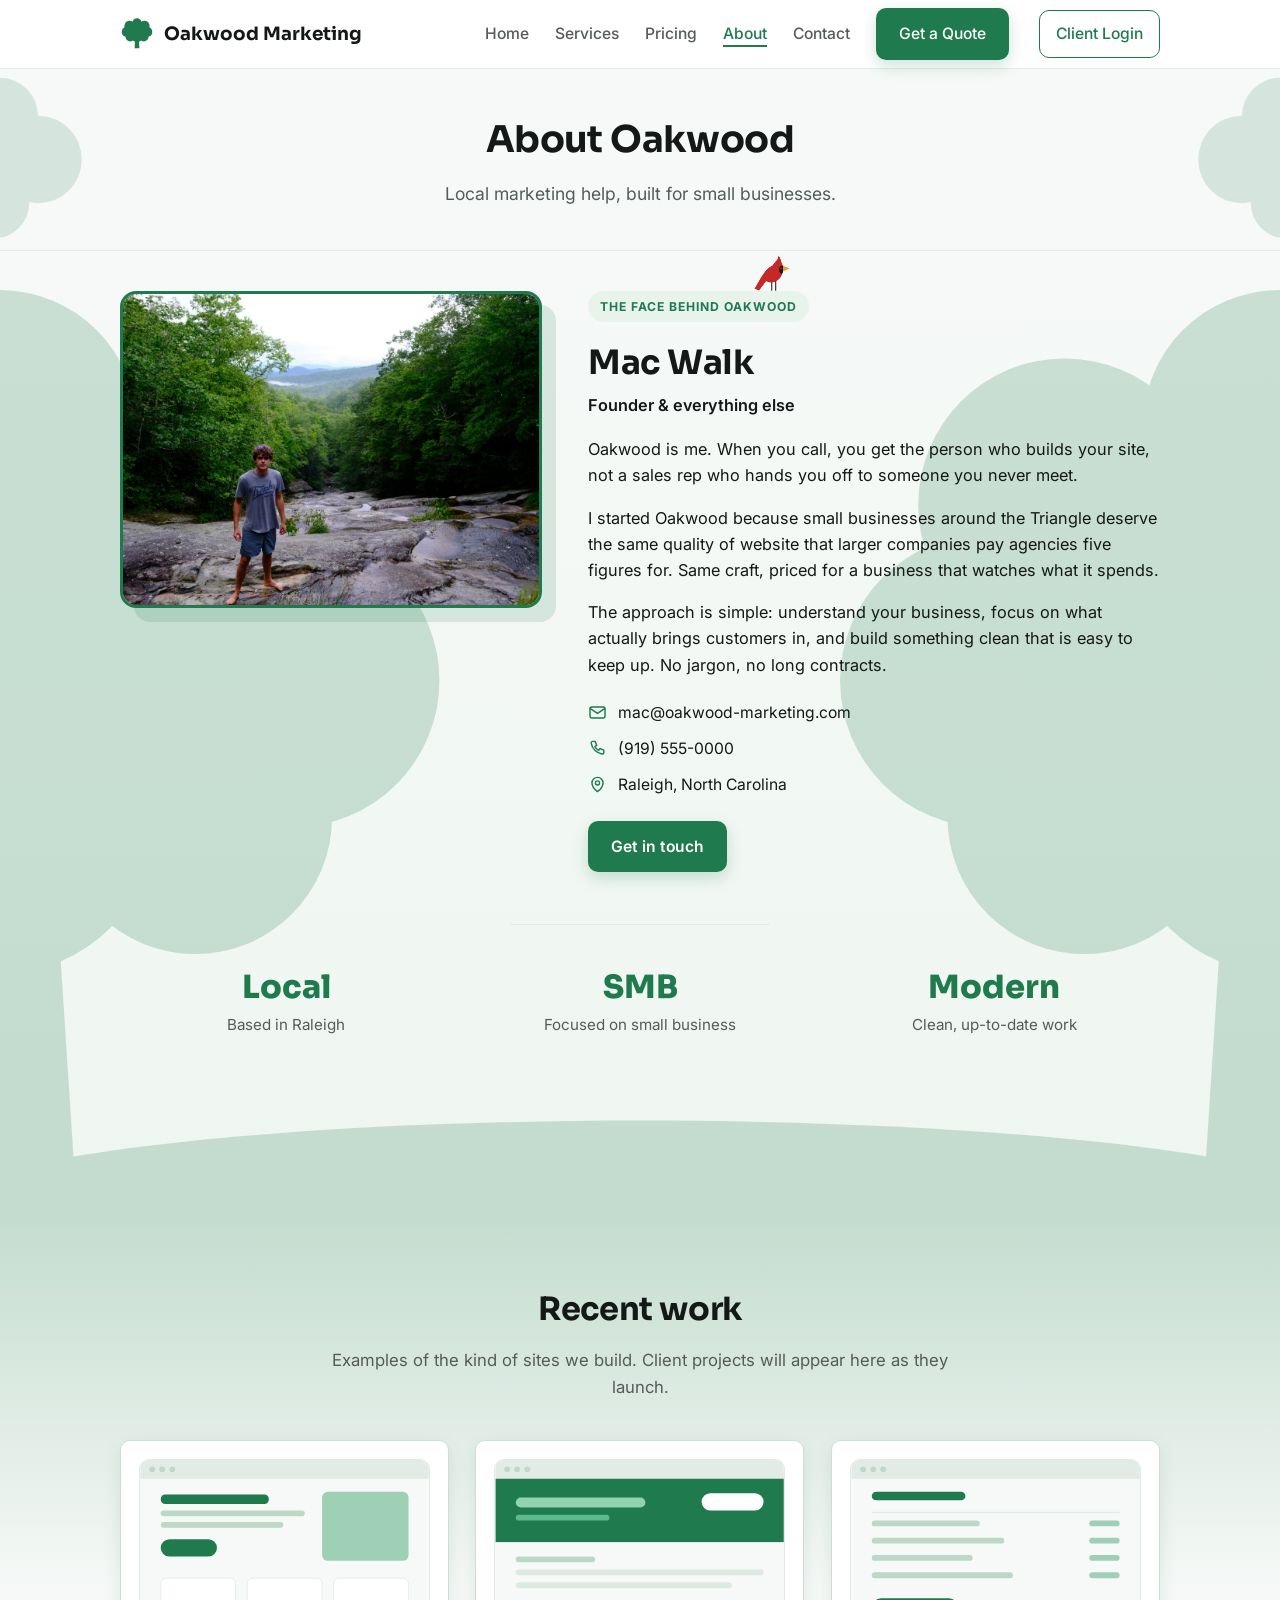
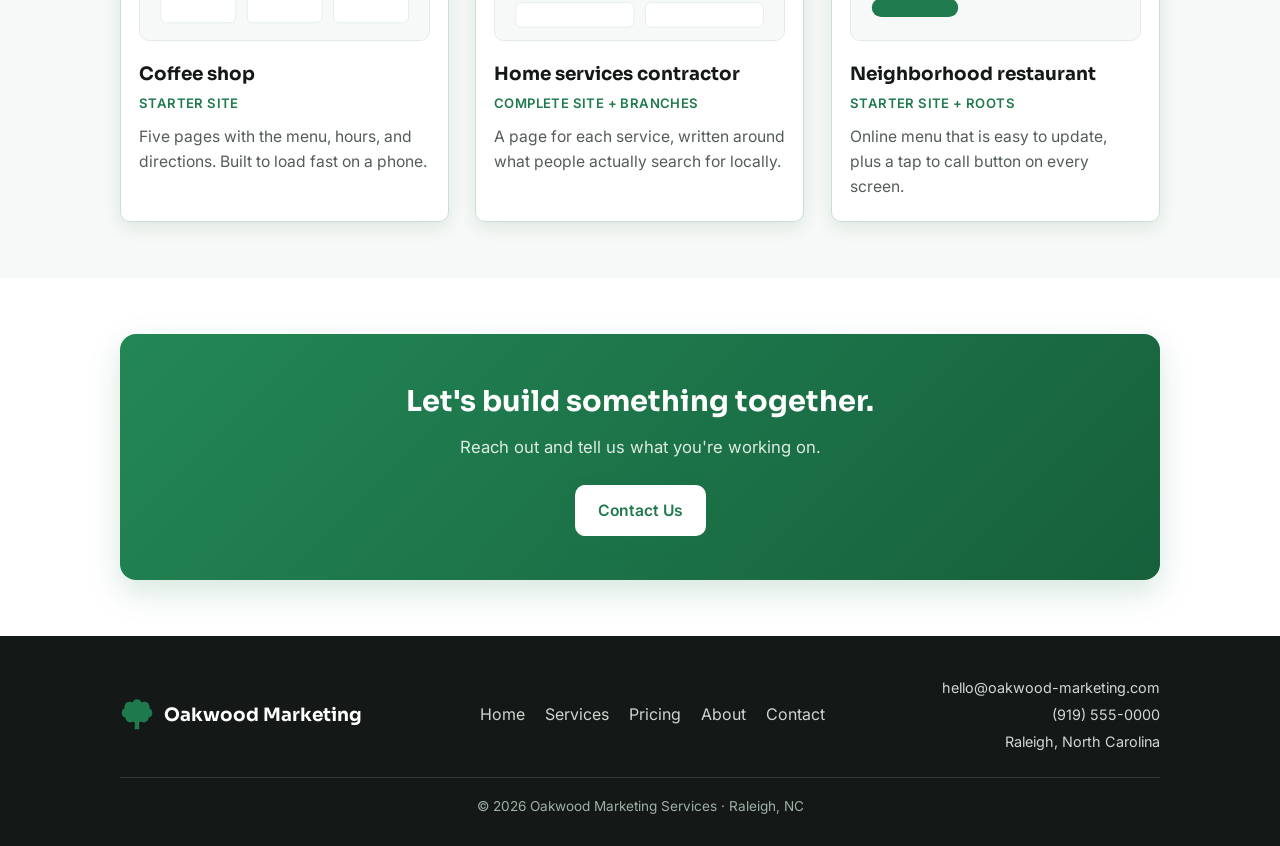
==== about.html @ 3a0f6552 "Make Client Login a white box on the nav's corner Moves it past Get a Quote so it sits out on the co" ====
<!DOCTYPE html>
<html lang="en">
<head>
  <meta charset="UTF-8">
  <meta name="viewport" content="width=device-width, initial-scale=1.0">
  <title>About | Oakwood Marketing Services</title>
  <meta name="description" content="Oakwood Marketing Services is a small business marketing partner based in Raleigh, serving the Triangle area.">
  <link rel="icon" href="assets/favicon.svg" type="image/svg+xml">
  <link rel="preconnect" href="https://fonts.googleapis.com">
  <link rel="preconnect" href="https://fonts.gstatic.com" crossorigin>
  <link href="https://fonts.googleapis.com/css2?family=Inter:wght@400;500;600&family=Sora:wght@600;700&display=swap" rel="stylesheet">
  <link rel="stylesheet" href="css/styles.css?v=86">
</head>
<body>

  <!-- Header -->
  <header class="site-header">
    <div class="container nav">
      <a href="index.html" class="brand">
        <img src="assets/logo.svg" alt="Oakwood Marketing logo" class="logo-mark">
        Oakwood Marketing
      </a>
      <button class="nav-toggle" aria-label="Toggle menu" onclick="document.getElementById('navLinks').classList.toggle('open')">☰</button>
      <ul class="nav-links" id="navLinks">
        <li><a href="index.html">Home</a></li>
        <li><a href="services.html">Services</a></li>
        <li><a href="services.html#pricing">Pricing</a></li>
        <li><a href="about.html" class="active">About</a></li>
        <li><a href="contact.html">Contact</a></li>
        <li><a href="contact.html" class="btn btn-primary">Get a Quote</a></li>
        <li><a href="login.html" class="btn btn-outline nav-login">Client Login</a></li>
      </ul>
    </div>
  </header>

  <!-- Page header -->
  <section class="page-header">
      <svg class="leaf-cluster left" viewBox="0 0 100 124" aria-hidden="true">
        <g fill="#1f7a4d">
          <circle cx="34" cy="32" r="26"/>
          <circle cx="60" cy="62" r="30"/>
          <circle cx="30" cy="92" r="24"/>
        </g>
      </svg>
      <svg class="leaf-cluster right" viewBox="0 0 100 124" aria-hidden="true">
        <g fill="#1f7a4d">
          <circle cx="34" cy="32" r="26"/>
          <circle cx="60" cy="62" r="30"/>
          <circle cx="30" cy="92" r="24"/>
        </g>
      </svg>
    <div class="container">
      <h1>About Oakwood</h1>
      <p>Local marketing help, built for small businesses.</p>
    </div>
  </section>

  <!-- Scene: the founder section shares the home page's landscape -->
  <div class="scene about-scene">
    <div class="section-accents" aria-hidden="true">
      <svg class="tree-accent left" viewBox="0 0 100 100" preserveAspectRatio="xMidYMax meet">
        <g fill="#1f7a4d">
          <polygon points="45,54 55,54 58,100 42,100"/>
          <g class="canopy">
            <circle cx="50" cy="38" r="26"/>
            <circle cx="50" cy="18" r="14"/>
            <circle cx="28" cy="26" r="15"/>
            <circle cx="72" cy="26" r="15"/>
            <circle cx="20" cy="44" r="15"/>
            <circle cx="80" cy="44" r="15"/>
            <circle cx="30" cy="58" r="14"/>
            <circle cx="70" cy="58" r="14"/>
            <circle cx="50" cy="58" r="16"/>
          </g>
        </g>
      </svg>
      <svg class="tree-accent right" viewBox="0 0 100 100" preserveAspectRatio="xMidYMax meet">
        <g fill="#1f7a4d">
          <polygon points="45,54 55,54 58,100 42,100"/>
          <g class="canopy">
            <circle cx="50" cy="38" r="26"/>
            <circle cx="50" cy="18" r="14"/>
            <circle cx="28" cy="26" r="15"/>
            <circle cx="72" cy="26" r="15"/>
            <circle cx="20" cy="44" r="15"/>
            <circle cx="80" cy="44" r="15"/>
            <circle cx="30" cy="58" r="14"/>
            <circle cx="70" cy="58" r="14"/>
            <circle cx="50" cy="58" r="16"/>
          </g>
        </g>
      </svg>
      <img src="assets/hill.svg" alt="" class="hill-accent">
    </div>

  <!-- About: the person and the business, together above the fold -->
  <section class="founder-section">
    <div class="container founder-grid">

      <div class="founder-photo reveal">
        <!-- Drop the photo in as assets/mac.jpg and it appears here -->
        <img src="assets/mac.jpg" alt="Mac Walk, founder of Oakwood Marketing Services"
             onerror="this.style.display='none'">
        <span class="photo-fallback">
          <svg viewBox="0 0 24 24" fill="none" stroke="currentColor" stroke-width="1.5" aria-hidden="true">
            <rect x="3" y="5" width="18" height="14" rx="2.5"/>
            <circle cx="9" cy="10" r="1.8"/>
            <path d="m4 17 5-4.5 4 3.5 3-2.5 4 3.5"/>
          </svg>
          Add your photo as <code>assets/mac.jpg</code>
        </span>
      </div>

      <div class="founder-copy reveal">
        <span class="founder-label">The face behind Oakwood
          <span class="cardinal-flight-long" aria-hidden="true">
            <svg class="cardinal" viewBox="0 0 100 94" aria-hidden="true">
            <g class="bird">
            <!-- legs -->
            <g stroke="#1c1c1c" stroke-width="2.6" stroke-linecap="round">
              <line x1="47" y1="70" x2="47" y2="93"/>
              <line x1="57" y1="68" x2="57" y2="93"/>
            </g>
            <!-- single silhouette: crest, back, tail, belly, throat -->
            <path fill="#c62828" d="
              M76,33
              C74,30 73,28 72,26
              C70,18 68,11 64,7
              C63,13 60,18 56,22
              C53,25 51,28 49,31
              C41,35 33,41 27,51
              C24,55 22,58 20,61
              L4,89
              L15,94
              L33,70
              C42,76 54,75 63,67
              C69,62 73,55 75,46
              Z"/>
            <!-- face mask -->
            <path fill="#1c1c1c" d="
              M76,32
              C70,31 66,34 65,40
              C64,46 67,51 72,52
              C74,50 75,48 76,45
              Z"/>
            <!-- beak -->
            <polygon fill="#f0a02a" points="75,32 92,39 75,46"/>
            <!-- eye -->
            <circle cx="70" cy="38" r="1.9" fill="#c62828"/>
            </g>
            </svg>
          </span>
        </span>
        <h2>Mac Walk</h2>
        <p class="founder-role">Founder &amp; everything else</p>

        <p>Oakwood is me. When you call, you get the person who builds your site, not a sales rep who hands you off to someone you never meet.</p>

        <p>I started Oakwood because small businesses around the Triangle deserve the same quality of website that larger companies pay agencies five figures for. Same craft, priced for a business that watches what it spends.</p>

        <p>The approach is simple: understand your business, focus on what actually brings customers in, and build something clean that is easy to keep up. No jargon, no long contracts.</p>

        <ul class="founder-contact">
          <li>
            <svg viewBox="0 0 24 24" fill="none" stroke="currentColor" stroke-width="1.8" stroke-linecap="round" stroke-linejoin="round" aria-hidden="true"><rect x="2.5" y="5" width="19" height="14" rx="2.5"/><path d="m3 7 9 6 9-6"/></svg>
            <a href="mailto:mac@oakwood-marketing.com">mac@oakwood-marketing.com</a>
          </li>
          <li>
            <svg viewBox="0 0 24 24" fill="none" stroke="currentColor" stroke-width="1.8" stroke-linecap="round" stroke-linejoin="round" aria-hidden="true"><path d="M6 3h3l2 5-2.5 1.5a12 12 0 0 0 5 5L15 12l5 2v3a2 2 0 0 1-2.2 2A16.5 16.5 0 0 1 4 5.2 2 2 0 0 1 6 3Z"/></svg>
            <a href="tel:+19195550000">(919) 555-0000</a>
          </li>
          <li>
            <svg viewBox="0 0 24 24" fill="none" stroke="currentColor" stroke-width="1.8" stroke-linecap="round" stroke-linejoin="round" aria-hidden="true"><path d="M12 21s7-5.4 7-11a7 7 0 1 0-14 0c0 5.6 7 11 7 11Z"/><circle cx="12" cy="10" r="2.6"/></svg>
            Raleigh, North Carolina
          </li>
        </ul>

        <a href="contact.html" class="btn btn-primary">Get in touch</a>
      </div>
    </div>

    <div class="container">
      <div class="stats founder-stats reveal-group">
        <div class="stat reveal">
          <div class="num">Local</div>
          <div class="label">Based in Raleigh</div>
        </div>
        <div class="stat reveal">
          <div class="num">SMB</div>
          <div class="label">Focused on small business</div>
        </div>
        <div class="stat reveal">
          <div class="num">Modern</div>
          <div class="label">Clean, up-to-date work</div>
        </div>
      </div>
    </div>
  </section>


  </div><!-- /.scene -->

  <!-- Portfolio -->
  <section class="work-section work-field">
    <div class="container">
      <div class="section-head reveal">
        <h2>Recent work</h2>
        <p>Examples of the kind of sites we build. Client projects will appear here as they launch.</p>
      </div>

      <div class="work-grid reveal-group">

        <article class="work-card reveal">
          <div class="work-shot">
            <svg viewBox="0 0 400 250" aria-hidden="true">
              <rect width="400" height="250" fill="#f6f9f7"/>
              <rect width="400" height="26" fill="#e2ebe5"/>
              <circle cx="16" cy="13" r="4" fill="#c3d6cb"/><circle cx="30" cy="13" r="4" fill="#c3d6cb"/><circle cx="44" cy="13" r="4" fill="#c3d6cb"/>
              <rect x="28" y="48" width="150" height="13" rx="6" fill="#1f7a4d"/>
              <rect x="28" y="70" width="200" height="8" rx="4" fill="#bcd9c8"/>
              <rect x="28" y="86" width="170" height="8" rx="4" fill="#bcd9c8"/>
              <rect x="28" y="110" width="78" height="24" rx="12" fill="#1f7a4d"/>
              <rect x="252" y="44" width="120" height="96" rx="8" fill="#9ed0b6"/>
              <rect x="28" y="164" width="104" height="62" rx="8" fill="#ffffff" stroke="#dceae2"/>
              <rect x="148" y="164" width="104" height="62" rx="8" fill="#ffffff" stroke="#dceae2"/>
              <rect x="268" y="164" width="104" height="62" rx="8" fill="#ffffff" stroke="#dceae2"/>
            </svg>
          </div>
          <h3>Coffee shop</h3>
          <p class="work-meta">Starter Site</p>
          <p>Five pages with the menu, hours, and directions. Built to load fast on a phone.</p>
        </article>

        <article class="work-card reveal">
          <div class="work-shot">
            <svg viewBox="0 0 400 250" aria-hidden="true">
              <rect width="400" height="250" fill="#f6f9f7"/>
              <rect width="400" height="26" fill="#e2ebe5"/>
              <circle cx="16" cy="13" r="4" fill="#c3d6cb"/><circle cx="30" cy="13" r="4" fill="#c3d6cb"/><circle cx="44" cy="13" r="4" fill="#c3d6cb"/>
              <rect x="0" y="26" width="400" height="88" fill="#1f7a4d"/>
              <rect x="28" y="52" width="180" height="14" rx="7" fill="#8fd3b0"/>
              <rect x="28" y="76" width="130" height="8" rx="4" fill="#5cb98d"/>
              <rect x="286" y="46" width="86" height="24" rx="12" fill="#ffffff"/>
              <rect x="28" y="134" width="110" height="8" rx="4" fill="#bcd9c8"/>
              <rect x="28" y="152" width="344" height="8" rx="4" fill="#dceae2"/>
              <rect x="28" y="170" width="300" height="8" rx="4" fill="#dceae2"/>
              <rect x="28" y="198" width="164" height="34" rx="8" fill="#ffffff" stroke="#dceae2"/>
              <rect x="208" y="198" width="164" height="34" rx="8" fill="#ffffff" stroke="#dceae2"/>
            </svg>
          </div>
          <h3>Home services contractor</h3>
          <p class="work-meta">Complete Site + Branches</p>
          <p>A page for each service, written around what people actually search for locally.</p>
        </article>

        <article class="work-card reveal">
          <div class="work-shot">
            <svg viewBox="0 0 400 250" aria-hidden="true">
              <rect width="400" height="250" fill="#f6f9f7"/>
              <rect width="400" height="26" fill="#e2ebe5"/>
              <circle cx="16" cy="13" r="4" fill="#c3d6cb"/><circle cx="30" cy="13" r="4" fill="#c3d6cb"/><circle cx="44" cy="13" r="4" fill="#c3d6cb"/>
              <rect x="28" y="44" width="130" height="12" rx="6" fill="#1f7a4d"/>
              <rect x="28" y="72" width="344" height="1.5" fill="#dceae2"/>
              <rect x="28" y="84" width="150" height="8" rx="4" fill="#bcd9c8"/><rect x="330" y="84" width="42" height="8" rx="4" fill="#9ed0b6"/>
              <rect x="28" y="108" width="184" height="8" rx="4" fill="#bcd9c8"/><rect x="330" y="108" width="42" height="8" rx="4" fill="#9ed0b6"/>
              <rect x="28" y="132" width="140" height="8" rx="4" fill="#bcd9c8"/><rect x="330" y="132" width="42" height="8" rx="4" fill="#9ed0b6"/>
              <rect x="28" y="156" width="196" height="8" rx="4" fill="#bcd9c8"/><rect x="330" y="156" width="42" height="8" rx="4" fill="#9ed0b6"/>
              <rect x="28" y="192" width="120" height="26" rx="13" fill="#1f7a4d"/>
            </svg>
          </div>
          <h3>Neighborhood restaurant</h3>
          <p class="work-meta">Starter Site + Roots</p>
          <p>Online menu that is easy to update, plus a tap to call button on every screen.</p>
        </article>

      </div>
    </div>
  </section>

  <!-- CTA -->
  <section>
    <div class="container">
      <div class="cta-band reveal">
        <h2>Let's build something together.</h2>
        <p>Reach out and tell us what you're working on.</p>
        <a href="contact.html" class="btn btn-primary">Contact Us</a>
      </div>
    </div>
  </section>

  <!-- Footer -->
  <footer class="site-footer">
    <div class="container">
      <div class="footer-grid">
        <a href="index.html" class="brand">
          <img src="assets/logo.svg" alt="Oakwood Marketing logo" class="logo-mark"> Oakwood Marketing
        </a>
        <ul class="footer-links">
          <li><a href="index.html">Home</a></li>
          <li><a href="services.html">Services</a></li>
          <li><a href="services.html#pricing">Pricing</a></li>
          <li><a href="about.html">About</a></li>
          <li><a href="contact.html">Contact</a></li>
        </ul>
        <ul class="footer-contact">
          <li><a href="mailto:hello@oakwood-marketing.com">hello@oakwood-marketing.com</a></li>
          <li><a href="tel:+19195550000">(919) 555-0000</a></li>
          <li>Raleigh, North Carolina</li>
        </ul>
      </div>
      <div class="footer-bottom">
        © 2026 Oakwood Marketing Services · Raleigh, NC
      </div>
    </div>
  </footer>

  <script src="js/main.js"></script>
</body>
</html>
---- css/styles.css ----
/* Oakwood Marketing Services base styles.
   Simple, modern, white + green. */

:root {
  --green: #1f7a4d;
  --green-dark: #15603b;
  --green-light: #e8f3ec;
  --ink: #141816;
  --muted: #545c58;
  --white: #ffffff;
  --bg-soft: #f6f9f7;
  /* The one grass tone. This is what a tinted tree or hill actually renders as
     on the home page, so anything that has to sit flush against grass is filled
     with this flat value instead of stacking its own opacity. Two separately
     tinted layers that overlap composite to a darker patch; one flat colour
     cannot. */
  --grass: #c5ddd0;
  --border: #e2ebe5;
  --radius: 10px;
  --shadow: 0 6px 24px rgba(31, 122, 77, 0.08);
  --max: 1080px;
  --font-display: "Sora", -apple-system, BlinkMacSystemFont, "Segoe UI", Roboto, Helvetica, Arial, sans-serif;
  --font-body: "Inter", -apple-system, BlinkMacSystemFont, "Segoe UI", Roboto, Helvetica, Arial, sans-serif;
}

* { box-sizing: border-box; }

html { scroll-behavior: smooth; }

/* The header is sticky, so jumping to an anchor would park the target
   underneath it. Stop short by the header height plus a little breathing room. */
[id] { scroll-margin-top: 96px; }

body {
  margin: 0;
  font-family: var(--font-body);
  color: var(--ink);
  background: var(--white);
  line-height: 1.6;
}

h1, h2, h3, .brand, .stat .num {
  font-family: var(--font-display);
}

a { color: var(--green); text-decoration: none; }
a:hover { text-decoration: underline; }

.container {
  width: 100%;
  max-width: var(--max);
  margin: 0 auto;
  padding: 0 20px;
}

/* ---------- Header / Nav ---------- */
.site-header {
  position: sticky;
  top: 0;
  z-index: 50;
  background: rgba(255, 255, 255, 0.92);
  backdrop-filter: blur(8px);
  border-bottom: 1px solid var(--border);
}

.nav {
  display: flex;
  align-items: center;
  justify-content: space-between;
  height: 68px;
}

.brand {
  display: flex;
  align-items: center;
  gap: 10px;
  font-weight: 700;
  font-size: 1.15rem;
  color: var(--ink);
}
.brand:hover { text-decoration: none; }

.brand .logo-mark {
  width: 34px;
  height: 34px;
  display: inline-block;
  vertical-align: middle;
}

.nav-links {
  display: flex;
  align-items: center;
  gap: 26px;
  list-style: none;
  margin: 0;
  padding: 0;
}
.nav-links a {
  color: var(--muted);
  font-weight: 500;
  font-size: 0.98rem;
}
.nav-links a:hover,
.nav-links a.active {
  color: var(--green);
  text-decoration: none;
}

.nav-toggle {
  display: none;
  background: none;
  border: 1px solid var(--border);
  border-radius: 8px;
  padding: 8px 10px;
  cursor: pointer;
  font-size: 1.1rem;
  line-height: 1;
}

/* ---------- Buttons ---------- */
.btn {
  display: inline-block;
  padding: 12px 22px;
  border-radius: var(--radius);
  font-weight: 600;
  font-size: 0.98rem;
  cursor: pointer;
  border: 1px solid transparent;
  transition: transform 0.05s ease, background 0.15s ease, color 0.15s ease;
}
.btn:hover { text-decoration: none; }
.btn:active { transform: translateY(1px); }

.btn-primary {
  background: var(--green);
  color: #fff;
}
.btn-primary:hover { background: var(--green-dark); color: #fff; }

.btn-outline {
  background: #fff;
  color: var(--green);
  border-color: var(--green);
}
.btn-outline:hover { background: var(--green-light); }

/* ---------- Hero ---------- */
.hero {
  padding: 84px 0 64px;
  /* Not clipped, and lifted above the section below it, so the glow behind the
     skyline feathers past the section edge instead of being cut off in a
     straight line along it. The cardinal only ever travels off to the left,
     which cannot pull a scrollbar in this direction, so nothing here needs the
     clip that used to be doing both jobs. */
  position: relative;
  z-index: 2;
  background:
    radial-gradient(1100px 380px at 85% -15%, var(--green-light), transparent 62%),
    linear-gradient(180deg, #ffffff 0%, var(--bg-soft) 100%);
}
.hero-grid {
  display: grid;
  grid-template-columns: 1.1fr 1fr;
  gap: 48px;
  align-items: center;
}
.hero h1 {
  font-size: 2.9rem;
  line-height: 1.12;
  margin: 0 0 16px;
  letter-spacing: -0.8px;
  text-wrap: balance;
}
.hero .lead {
  font-size: 1.15rem;
  color: var(--muted);
  margin: 0 0 28px;
}
.hero-actions { display: flex; gap: 14px; flex-wrap: wrap; }

.hero-img {
  width: 100%;
  border-radius: 14px;
  box-shadow: var(--shadow);
  display: block;
  transition: transform 0.35s ease, box-shadow 0.35s ease;
}
.hero-img:hover {
  transform: translateY(-5px);
  box-shadow: 0 16px 40px rgba(31, 122, 77, 0.16);
}
.img-caption {
  font-size: 0.8rem;
  color: var(--muted);
  margin-top: 8px;
  text-align: center;
}

.eyebrow {
  position: relative;
  display: inline-block;
  font-size: 0.8rem;
  font-weight: 700;
  letter-spacing: 1px;
  text-transform: uppercase;
  color: var(--green);
  background: var(--green-light);
  padding: 6px 12px;
  border-radius: 999px;
  margin-bottom: 18px;
  box-shadow: inset 0 0 0 1px rgba(31, 122, 77, 0.14);
}

/* ---------- Sections ---------- */
section { padding: 56px 0; }
.section-soft { background: var(--bg-soft); }

.section-head { text-align: center; max-width: 640px; margin: 0 auto 40px; }
.section-head h2 { font-size: 2rem; margin: 0 0 12px; letter-spacing: -0.6px; }
.section-head p { color: var(--muted); margin: 0; font-size: 1.05rem; }

/* ---------- Cards ---------- */
.cards {
  display: grid;
  grid-template-columns: repeat(3, 1fr);
  gap: 22px;
}
.card {
  background: #fff;
  border: 1px solid var(--border);
  border-radius: var(--radius);
  padding: 26px 22px;
  position: relative;
  overflow: hidden;
  transition: box-shadow 0.15s ease, transform 0.15s ease;
}
.card:hover {
  box-shadow: var(--shadow);
  transform: translateY(-3px);
  border-color: #cfe0d6;
}
/* Green accent line that draws in across the top on hover */
.card::before {
  content: "";
  position: absolute;
  top: 0;
  left: 0;
  right: 0;
  height: 3px;
  background: linear-gradient(90deg, var(--green), #3aa76d);
  transform: scaleX(0);
  transform-origin: left;
  transition: transform 0.25s ease;
}
.card:hover::before { transform: scaleX(1); }
/* Line icons rather than emoji: emoji render differently on every platform and
   never match the brand colour. These inherit currentColor, so the tile can
   invert cleanly on hover. */
.card .icon {
  width: 46px; height: 46px;
  border-radius: 12px;
  background: var(--green-light);
  color: var(--green);
  display: inline-flex;
  align-items: center;
  justify-content: center;
  margin-bottom: 16px;
  /* Transform only. The colour swap below lands instantly, which is how this
     has always looked: a later rule used to reset this shorthand and drop the
     colour transition. Folded in as the winning value rather than "fixed", so
     hover is unchanged. */
  transition: transform 0.2s ease;
}
.card .icon svg { width: 23px; height: 23px; display: block; }
.card:hover .icon {
  background: var(--green);
  color: #fff;
  transform: scale(1.08);
}
.card h3 { margin: 0 0 8px; font-size: 1.2rem; }
.card p { margin: 0; color: var(--muted); font-size: 0.98rem; }

/* ---------- Dashboard promo ---------- */
/* A full-bleed green band. The CTA further down is a green card floating on a
   soft background, so these two read as different objects rather than one long
   stretch of green. */
.promo-section {
  background: linear-gradient(135deg, #1f7a4d 0%, #17643e 100%);
  color: #fff;
  /* Holds the stamp, which hangs off the left edge and is clipped by it. */
  position: relative;
  overflow: hidden;
  /* Bows the top and bottom out from the centre. Deliberately not border-radius:
     corner ellipses always turn vertical where they meet the side, so the bend
     is flat across the middle and then hooks down hard at both ends. Clipping
     to one ellipse wider than the section instead means only its gentle middle
     stretch is ever on screen, so the curve carries at the same rate the whole
     way across. The width multiplier sets how even it reads (higher is flatter
     and more constant); the height stays at 50% so the band keeps its full
     height at the centre. */
  clip-path: ellipse(115% 50% at 50% 50%);
}
.promo-section > .container { position: relative; z-index: 1; }
/* The mark pressed into the left edge of the band, most of it off the page.
   Kept faint so it reads as a watermark behind the heading rather than
   competing with it, the same way the page-header leaf clusters do. */
.promo-stamp {
  position: absolute;
  left: -104px;
  top: 50%;
  transform: translateY(-50%);
  width: 340px;
  height: auto;
  opacity: 0.11;
  pointer-events: none;
  z-index: 0;
}
.promo-grid {
  display: grid;
  grid-template-columns: 1fr 1.15fr;
  gap: 48px;
  align-items: center;
}
.promo-copy h2 {
  margin: 0 0 14px;
  font-size: 2rem;
  letter-spacing: -0.6px;
  text-wrap: balance;
}
.promo-copy p {
  margin: 0 0 26px;
  color: #d7e9de;
  font-size: 1.05rem;
}
/* Same white-on-green button the CTA band uses, so the two greens agree. */
.promo-copy .btn-primary { background: #fff; color: var(--green); }
.promo-copy .btn-primary:hover { background: var(--green-light); color: var(--green-dark); }

/* Holds its 16:9 shape whether it contains the placeholder or a real embed, so
   dropping the video in never shifts the section's height. */
.promo-video {
  position: relative;
  aspect-ratio: 16 / 9;
  border-radius: 14px;
  overflow: hidden;
  background: rgba(255, 255, 255, 0.08);
  box-shadow: 0 14px 38px rgba(9, 46, 29, 0.28);
}
.promo-video > iframe,
.promo-video > video {
  width: 100%;
  height: 100%;
  border: 0;
  display: block;
}
/* Comes out with the placeholder once a real embed goes in. */
.promo-video-empty {
  position: absolute;
  inset: 0;
  display: flex;
  flex-direction: column;
  align-items: center;
  justify-content: center;
  gap: 12px;
  border: 1px dashed rgba(255, 255, 255, 0.35);
  border-radius: 14px;
  color: #d7e9de;
  font-size: 0.9rem;
}
.promo-video-empty .play {
  width: 54px;
  height: 54px;
  border-radius: 50%;
  background: rgba(255, 255, 255, 0.16);
  display: inline-flex;
  align-items: center;
  justify-content: center;
}
.promo-video-empty .play svg { width: 22px; height: 22px; margin-left: 3px; }

/* ---------- CTA band ---------- */
.cta-band {
  background: linear-gradient(135deg, #238755 0%, #16603c 100%);
  color: #fff;
  border-radius: 16px;
  padding: 44px;
  text-align: center;
  box-shadow: 0 12px 32px rgba(31, 122, 77, 0.18);
}
.cta-band h2 { margin: 0 0 10px; font-size: 1.8rem; }
.cta-band p { margin: 0 0 24px; color: #dcece3; font-size: 1.05rem; }
.cta-band .btn-primary { background: #fff; color: var(--green); }
.cta-band .btn-primary:hover { background: var(--green-light); }

/* ---------- Pricing ---------- */
/* Builds and care plans are priced in different units, so they get their own
   blocks rather than sharing one grid where $500 could be read as monthly. */
.price-group-title {
  font-size: 1.35rem;
  margin: 0 0 4px;
  text-align: center;
}
.price-group-note {
  text-align: center;
  color: var(--muted);
  margin: 0 0 26px;
  font-size: 0.98rem;
}
/* Access is not a tier feature, so it sits above the cards as one promise
   that applies to all of them. */
.price-promise {
  max-width: 660px;
  margin: 0 auto 26px;
  padding: 14px 20px;
  background: var(--green-light);
  border: 1px solid #cfe4d8;
  border-radius: var(--radius);
  text-align: center;
  font-size: 0.95rem;
  color: var(--ink);
}
.price-promise strong { color: var(--green); }

.price-cards {
  display: grid;
  gap: 20px;
  margin-bottom: 48px;
  align-items: start;
}
.price-cards.two   { grid-template-columns: repeat(2, 1fr); max-width: 780px; margin-inline: auto; margin-bottom: 54px; }
/* Both build cards carry a badge that hangs over the top edge, so the row needs
   room for it. */
.price-cards.two .price-card { margin-top: 12px; }
.price-cards.three { grid-template-columns: repeat(3, 1fr); }

.price-card {
  position: relative;
  background: #fff;
  border: 1px solid var(--border);
  border-radius: var(--radius);
  padding: 28px 24px;
  display: flex;
  flex-direction: column;
  height: 100%;
}
.price-card h4 {
  font-family: var(--font-display);
  font-size: 1.25rem;
  margin: 0 0 6px;
}
.price-for {
  color: var(--muted);
  font-size: 0.94rem;
  margin: 0 0 18px;
  min-height: 2.6em;
}
.price {
  font-family: var(--font-display);
  font-size: 2.2rem;
  font-weight: 700;
  color: var(--green);
  line-height: 1;
  margin-bottom: 20px;
  font-variant-numeric: tabular-nums;
}
.price .from,
.price .to,
.price .per {
  font-family: var(--font-body);
  font-size: 0.95rem;
  font-weight: 500;
  color: var(--muted);
}
.price .from { margin-right: 7px; }
.price .to { margin: 0 6px; }

/* The struck list price sitting beside the offer. Deliberately smaller and in
   the body face, so the number people actually pay stays the loud one. <s>
   rather than a styled span, so it is announced as no longer current instead of
   read out as a second price. */
.price-was {
  font-family: var(--font-body);
  font-size: 1.1rem;
  font-weight: 500;
  color: var(--muted);
  text-decoration-thickness: 2px;
  margin-right: 10px;
  vertical-align: middle;
}
/* Sits under the price, so the offer has a reason and an end rather than just
   being a lower number. */
.price-note {
  margin: -12px 0 20px;
  font-size: 0.86rem;
  color: var(--muted);
}

.price-list {
  list-style: none;
  margin: 0 0 24px;
  padding: 0;
  flex: 1;
}
.price-list li {
  position: relative;
  padding: 6px 0 6px 26px;
  font-size: 0.95rem;
  color: var(--ink);
}
.price-list li::before {
  content: "";
  position: absolute;
  left: 2px;
  top: 13px;
  width: 11px;
  height: 6px;
  border-left: 2px solid var(--green);
  border-bottom: 2px solid var(--green);
  transform: rotate(-45deg);
}
.price-card .btn { width: 100%; text-align: center; }

/* The middle plan is the one to steer toward, so it gets the weight */
.price-card.featured {
  border: 2px solid var(--green);
  box-shadow: var(--shadow);
}
.price-badge {
  position: absolute;
  top: -12px;
  left: 50%;
  transform: translateX(-50%);
  background: var(--green);
  color: #fff;
  font-size: 0.72rem;
  font-weight: 700;
  letter-spacing: 0.06em;
  text-transform: uppercase;
  padding: 5px 13px;
  border-radius: 999px;
  white-space: nowrap;
}

.price-footnote {
  text-align: center;
  color: var(--muted);
  font-size: 0.92rem;
  max-width: 560px;
  margin: 0 auto;
}

@media (max-width: 820px) {
  .price-cards.two,
  .price-cards.three { grid-template-columns: 1fr; }
  .price-for { min-height: 0; }
  .price-card.featured { margin-top: 10px; }
}

/* ---------- Page header (subpages) ---------- */
.page-header {
  background: var(--bg-soft);
  border-bottom: 1px solid var(--border);
  padding: 42px 0;
  text-align: center;
}
.page-header h1 { margin: 0 0 10px; font-size: 2.3rem; letter-spacing: -0.6px; }
.page-header p { margin: 0; color: var(--muted); font-size: 1.1rem; }

/* Leaf clusters peeking in from both edges, echoing the canopy on the home
   page. Clipped by the section so only part of each cluster shows. */
.page-header { position: relative; overflow: hidden; }
.page-header > .container { position: relative; z-index: 1; }
/* Sized off the section's height so the cluster spans it top to bottom, and
   the width follows from the artwork's own proportions. */
.leaf-cluster {
  position: absolute;
  top: 0;
  height: 100%;
  width: auto;
  opacity: 0.15;
  pointer-events: none;
  z-index: 0;
}
.leaf-cluster.left  { left: 0;  transform: translateX(-34%); }
.leaf-cluster.right { right: 0; transform: translateX(34%) scaleX(-1); }

@media (max-width: 700px) {
  .leaf-cluster { opacity: 0.1; }
  .leaf-cluster.left  { transform: translateX(-48%); }
  .leaf-cluster.right { transform: translateX(48%) scaleX(-1); }
}

/* ---------- About ---------- */

.stats {
  display: grid;
  grid-template-columns: repeat(3, 1fr);
  gap: 22px;
  margin-top: 40px;
}
.stat { text-align: center; }
.stat .num { font-size: 2rem; font-weight: 800; color: var(--green); }
.stat .label { color: var(--muted); font-size: 0.95rem; }

/* ---------- Founder ---------- */
/* Tighter top padding and a top-aligned photo, so the portrait is visible
   without scrolling instead of being pushed down by the taller text column. */
.founder-section { padding-top: 40px; }
.founder-grid {
  display: grid;
  grid-template-columns: 0.85fr 1.15fr;
  gap: 46px;
  align-items: start;
}

/* The photo sits in a frame offset behind it, so the portrait reads as placed
   rather than dropped in. */
.founder-photo {
  position: relative;
  border-radius: 16px;
  overflow: hidden;
  border: 3px solid var(--green);
  background: linear-gradient(160deg, var(--green-light), #dcece3);
  /* A definite height, so the photo's height:100% actually resolves. With only
     a min-height the frame had no definite size, the photo fell back to its own
     3:2 ratio, and the fallback gradient showed as a strip under it. */
  aspect-ratio: 4 / 3;
  min-height: 260px;
  display: flex;
  box-shadow: 14px 14px 0 rgba(31, 122, 77, 0.14);
}
.founder-photo img {
  position: relative;
  z-index: 1;
  width: 100%;
  height: 100%;
  object-fit: cover;
  display: block;
}
/* Sits behind the photo, so it only shows if the file is not there yet */
.photo-fallback {
  position: absolute;
  inset: 0;
  z-index: 0;
  display: flex;
  flex-direction: column;
  align-items: center;
  justify-content: center;
  gap: 10px;
  padding: 20px;
  text-align: center;
  color: var(--green);
  font-size: 0.88rem;
}
.photo-fallback svg { width: 34px; height: 34px; }
.photo-fallback code {
  font-size: 0.82rem;
  background: rgba(255, 255, 255, 0.7);
  padding: 2px 6px;
  border-radius: 5px;
}

.founder-label {
  display: inline-block;
  font-size: 0.76rem;
  font-weight: 700;
  letter-spacing: 1px;
  text-transform: uppercase;
  color: var(--green);
  background: var(--green-light);
  padding: 6px 12px;
  border-radius: 999px;
  margin-bottom: 14px;
}
.founder-copy h2 {
  margin: 0 0 2px;
  font-size: 2.1rem;
  letter-spacing: -0.5px;
}
.founder-role {
  margin: 0 0 18px;
  color: var(--muted);
  font-weight: 600;
  font-size: 0.98rem;
}
.founder-copy p { color: var(--ink); font-size: 1.02rem; }

.founder-contact {
  list-style: none;
  margin: 22px 0 24px;
  padding: 0;
  display: grid;
  gap: 11px;
}
.founder-contact li {
  display: flex;
  align-items: center;
  gap: 11px;
  font-size: 0.98rem;
  color: var(--ink);
}
.founder-contact svg {
  width: 19px;
  height: 19px;
  color: var(--green);
  flex-shrink: 0;
}
.founder-contact a { color: var(--ink); }
.founder-contact a:hover { color: var(--green); }

/* The three words close the section, separated by a rule rather than a gap so
   they read as a summary of what is above rather than a new section. The rule
   is a short centred pseudo-element, not a border on the box: a border runs the
   full container width and cuts straight across the trees standing at either
   edge. */
.founder-stats {
  position: relative;
  margin-top: 52px;
  padding-top: 38px;
}
.founder-stats::before {
  content: "";
  position: absolute;
  top: 0;
  left: 50%;
  width: 260px;
  max-width: 58%;
  height: 1px;
  transform: translateX(-50%);
  background: var(--border);
}

@media (max-width: 820px) {
  .founder-grid { grid-template-columns: 1fr; gap: 30px; }
  .founder-photo { box-shadow: 9px 9px 0 rgba(31, 122, 77, 0.14); }
  .founder-stats { margin-top: 38px; padding-top: 30px; }
}

/* ---------- Portfolio ---------- */
/* Three columns on desktop, two on tablet, one on phone. The screenshot sits
   in its own framed box so a real image can drop straight in later without
   any layout change. */
.work-grid {
  display: grid;
  grid-template-columns: repeat(3, 1fr);
  gap: 26px;
}
/* The default card border is a near-white green that vanishes against the
   grass field behind this section, leaving the cards looking like they bleed
   into the background. A firmer edge plus a resting shadow lifts them off it,
   and keeps them looking deliberate on the plain white pages too. */
.work-card {
  background: #fff;
  border: 1px solid #cbdfd4;
  border-radius: var(--radius);
  overflow: hidden;
  padding: 0 0 22px;
  box-shadow: 0 6px 18px rgba(18, 78, 49, 0.10);
  transition: box-shadow 0.15s ease, transform 0.15s ease, border-color 0.15s ease;
}
.work-card:hover {
  box-shadow: 0 14px 30px rgba(18, 78, 49, 0.16);
  transform: translateY(-3px);
  border-color: var(--green);
}

/* Fixed 8:5 frame so every card lines up whether the artwork inside is a
   placeholder mockup or a real screenshot.

   Inset rather than bled to the card edge. Full bleed put the card's own pale
   border directly against the dark artwork inside, and a pale hairline on dark
   green reads as a white seam. Held off the edge, the border only ever meets
   white, and the screenshot reads as framed. */
.work-shot {
  aspect-ratio: 8 / 5;
  margin: 18px 18px 0;
  background: var(--bg-soft);
  border: 1px solid var(--border);
  border-radius: 10px;
  overflow: hidden;
}
.work-shot svg,
.work-shot img {
  display: block;
  width: 100%;
  height: 100%;
  object-fit: cover;
  object-position: top center;
}

/* Text shares the screenshot's 18px gutter so every edge inside the card
   lines up on one column. */
.work-card h3 {
  margin: 18px 18px 4px;
  font-size: 1.15rem;
}
.work-meta {
  margin: 0 18px 10px;
  font-size: 0.82rem;
  font-weight: 600;
  letter-spacing: 0.4px;
  text-transform: uppercase;
  color: var(--green);
}
.work-card p:not(.work-meta) {
  margin: 0 18px;
  color: var(--muted);
  font-size: 0.98rem;
}

@media (max-width: 960px) {
  .work-grid { grid-template-columns: repeat(2, 1fr); }
}
@media (max-width: 640px) {
  .work-grid { grid-template-columns: 1fr; }
}

/* Home page only. The portfolio begins on the grass colour itself, so the hill
   above appears to run straight into it, then the ground fades out over the
   top half of the section.

   --grass is what the grass actually renders as, not what it is declared as:
   the hill is #1f7a4d drawn inside .section-accents at opacity 0.20, sitting
   on the scene gradient's end colour #eef6f1. Compositing those gives that
   value, and matching it exactly is what makes the seam disappear. If any of
   those three change, the token has to be recomputed with them. */
.work-field {
  background: linear-gradient(180deg, var(--grass) 0%, var(--bg-soft) 55%);
  /* Hides the cardinal while it is still off to the right, which also stops
     the run-up from widening the page. */
  overflow: hidden;
}
/* .section-accents is hidden at this width, so there is no hill to meet and
   the scene ends on its bare gradient instead. */
@media (max-width: 900px) {
  .work-field { background: linear-gradient(180deg, #eef6f1 0%, var(--bg-soft) 55%); }
}

/* ---------- Cardinal on the portfolio ---------- */
/* The same bird and the same three tracks as the hero, untouched. The only
   addition is scaleX(-1) on this wrapper, which mirrors the whole coordinate
   system: the run-up starts off the right edge instead of the left, the swoop
   reads the same way round, and the bird faces the way it is travelling.
   Anchored to the grid rather than to a card, because the cards clip their own
   overflow and would cut the flight off. */
.work-field .work-grid { position: relative; }
.cardinal-perch {
  position: absolute;
  right: 46px;
  bottom: 100%;
  line-height: 0;
  pointer-events: none;
  transform: scaleX(-1);
  z-index: 2;
}
/* .cardinal-flight carries the animation; the perch handles placement. */
.cardinal-perch .cardinal-flight {
  position: static;
  display: block;
}
/* Held on the first frame until the section is actually on screen, otherwise
   the flight is over before anyone scrolls down to it. */
.cardinal-perch .cardinal-flight,
.cardinal-perch .cardinal,
.cardinal-perch .bird { animation-play-state: paused; }
.cardinal-perch.visible .cardinal-flight,
.cardinal-perch.visible .cardinal,
.cardinal-perch.visible .bird { animation-play-state: running; }

/* One column at this width, so there is no rightmost card to aim at and not
   much room for the run-up. */
@media (max-width: 640px) {
  .cardinal-perch { display: none; }
}

/* ---------- Egg on the CTA ---------- */
/* One egg set half into the band's top edge, lit from behind. The glow breathes
   slowly and the egg itself only stirs once every several seconds, so it reads
   as something alive rather than as an ornament that jitters. */
.cta-band { position: relative; }
.egg-mark {
  position: absolute;
  bottom: 100%;
  left: 50%;
  width: 96px;
  height: 96px;
  margin-left: -48px;
  margin-bottom: -34px;   /* a little over a third sits over the band */
  z-index: 2;
  pointer-events: none;
}
.egg-glow {
  position: absolute;
  inset: -58%;
  border-radius: 50%;
  background: radial-gradient(circle,
    rgba(255, 216, 145, 0.60) 0%,
    rgba(255, 205, 120, 0.26) 44%,
    rgba(255, 205, 120, 0) 70%);
  filter: blur(16px);
  animation: eggGlow 5s ease-in-out infinite alternate;
}
.egg {
  position: relative;
  display: block;
  width: 100%;
  height: auto;
  filter: drop-shadow(0 4px 10px rgba(12, 48, 32, 0.22));
  transform-origin: 50% 82%;
  animation: eggStir 8s ease-in-out infinite;
}
@keyframes eggGlow {
  from { opacity: 0.55; transform: scale(0.93); }
  to   { opacity: 1;    transform: scale(1.07); }
}
@keyframes eggStir {
  0%, 88%, 100% { transform: rotate(0deg); }
  91% { transform: rotate(-2.2deg); }
  94% { transform: rotate(1.6deg); }
  97% { transform: rotate(-0.7deg); }
}

/* ---------- About: founder section shares the home page landscape ---------- */
/* Same .scene backdrop, trees and hill as the home page, so the two read as one
   world. Trees sit in .section-accents at z-index 0 and the section content at
   z-index 1, which is what keeps them behind the photo and the copy. */
/* Enough room under the stats that they clear the 140px hill band completely,
   rather than being cut through the middle by it. */
.about-scene .founder-section { padding-bottom: 190px; }
/* Back on the plain backdrop above the hill, so the brand green reads fine. */

/* ---------- Cardinal landing on the founder label ---------- */
/* A separate, longer flight from the hero's. Same shape of motion, dip then
   stall then straight down, just a longer run-in and more time to cover it.
   The hero's timings are untouched. */
.founder-label { position: relative; display: inline-block; }
/* The bird flies in from the left, so it crosses the portrait in the other
   column on its way to the label. The portrait is position:relative and this
   column was static, and a positioned element paints over a non-positioned one
   whatever the DOM order, so the photo's frame sliced the cardinal in half
   mid-flight. Lifting the whole column puts the flight path in front. */
.founder-copy { position: relative; z-index: 2; }
.cardinal-flight-long {
  position: absolute;
  right: 16px;
  bottom: 100%;
  line-height: 0;
  pointer-events: none;
  animation: flyAcrossLong 4.4s linear 0.6s both;
}
.cardinal-flight-long .cardinal {
  display: block;
  width: 40px;
  height: auto;
  animation: flyArcLong 4.4s linear 0.6s both;
}
.cardinal-flight-long .bird {
  transform-box: fill-box;
  transform-origin: 50% 50%;
  animation: pitchLong 4.4s linear 0.6s both;
}
/* Held on the first frame until the column is actually on screen, the same way
   the portfolio perch is. The flight is keyed to page load, so without this it
   is over before anyone scrolls down and the bird is simply there, already
   perched, instead of arriving. .founder-copy carries .reveal, so it picks up
   .visible from the same observer that fades the column in. */
.cardinal-flight-long,
.cardinal-flight-long .cardinal,
.cardinal-flight-long .bird { animation-play-state: paused; }
.founder-copy.visible .cardinal-flight-long,
.founder-copy.visible .cardinal-flight-long .cardinal,
.founder-copy.visible .cardinal-flight-long .bird { animation-play-state: running; }
@keyframes flyAcrossLong {
  0%   { transform: translateX(calc(-640px - 26vw)); animation-timing-function: cubic-bezier(0.225, 0.488, 0.42, 1); }
  80%  { transform: translateX(0); }
  100% { transform: translateX(0); }
}
@keyframes flyArcLong {
  0%   { transform: translateY(-92px); animation-timing-function: cubic-bezier(0.35, 0.22, 0.55, 1); }
  38%  { transform: translateY(36px);  animation-timing-function: cubic-bezier(0.42, 0, 0.58, 1); }
  80%  { transform: translateY(-26px); animation-timing-function: cubic-bezier(0.48, 0, 0.35, 1); }
  100% { transform: translateY(0); }
}
@keyframes pitchLong {
  0%   { transform: rotate(16deg);  animation-timing-function: cubic-bezier(0.42, 0, 0.58, 1); }
  38%  { transform: rotate(0deg);   animation-timing-function: cubic-bezier(0.42, 0, 0.58, 1); }
  80%  { transform: rotate(-15deg); animation-timing-function: cubic-bezier(0.48, 0, 0.35, 1); }
  100% { transform: rotate(0deg); }
}

/* ---------- Grove: the section sits inside one big oak ---------- */
/* The heading sits inside the canopy, the services flank the trunk, and the
   trunk runs down into the hill. Nothing is clipped, so the canopy can break a
   little above the section edge; the copy keeps z-index 1 and the tree 0, so
   the tree always passes behind. */
.grove { position: relative; }
.grove-top { position: relative; }
.grove > section,
.grove-top > section { position: relative; z-index: 1; background: transparent; }

/* Canopy, trunk, hill and the CTA below it are all filled with the same flat
   --grass, at full opacity. Nothing here is tinted, so the places they overlap
   (trunk through canopy, trunk into hill, hill into the CTA) are the same
   colour on both sides and the joins simply do not exist. Tinting each layer
   separately is what produced the dark patch where they crossed: two 26% layers
   over each other read as 45%. */
.grove-tree {
  position: absolute;
  left: 50%;
  top: -34px;
  bottom: 34px;
  width: min(1040px, 96vw);
  transform: translateX(-50%);
  z-index: 0;
  pointer-events: none;
}
.grove-canopy {
  position: absolute;
  left: 0;
  top: 0;
  width: 100%;
  height: auto;
  fill: var(--grass);
}
/* Starts up inside the canopy, where it is hidden, so only the length between
   the leaves and the hill is ever seen. Thick enough to carry a canopy this
   size: a thin stem under a round crown reads as a shrub. */
.grove-trunk {
  position: absolute;
  left: 50%;
  top: 50%;
  bottom: 0;
  width: 96px;
  transform: translateX(-50%);
  background: var(--grass);
  /* Flares out at the base, the way the CTA trees do. */
  clip-path: polygon(32% 0, 68% 0, 100% 100%, 0 100%);
}

/* Tall enough to hold the canopy with the copy across its middle, where it is
   widest, and to leave a length of trunk standing between the leaves and the
   hill. */
.custom-services { padding: 170px 0 235px; }

/* Type inside the canopy. This copy sits on green rather than white, so the
   muted grey the rest of the site uses for body text goes dingy on it; these
   are the tones the CTA band already uses on grass. The heading runs bigger and
   tighter than a normal section head because it has a lot of open leaf around
   it, and both lines are balanced so the wrap follows the round shape instead
   of leaving one orphan word. */
/* A narrow measure on purpose: a wide block of centred text fights a round
   shape, and at 640px the second line broke in the middle of "trying to do". */
.custom-services .section-head { max-width: 450px; margin-bottom: 0; }
.custom-services .section-head h2 {
  font-size: 2.35rem;
  line-height: 1.12;
  letter-spacing: -1px;
  text-wrap: balance;
}
.custom-services .section-head p {
  margin-top: 14px;
  color: #3f4d46;
  font-size: 1.02rem;
  line-height: 1.55;
  text-wrap: pretty;
}

/* Services either side of the trunk. The middle track is empty on purpose:
   it is the lane the trunk runs down. */
.grove-cols {
  display: grid;
  /* The middle track is the lane the trunk runs down. Kept tight: any wider and
     the two columns stop reading as one list. */
  grid-template-columns: 1fr 110px 1fr;
  gap: 16px 20px;
  /* Narrower than the canopy is wide, so no list item ever pokes out past the
     leaves. */
  max-width: 780px;
  margin: 46px auto 0;
  align-items: start;
}
.grove-col { list-style: none; margin: 0; padding: 0; display: grid; gap: 20px; }
.grove-col.left { text-align: right; }
.grove-col li {
  position: relative;
  font-size: 1.02rem;
  font-weight: 500;
  line-height: 1.4;
  color: var(--ink);
  padding: 0 4px;
}
/* The same tick the pricing lists use, on the side facing the trunk. It was a
   pair of mirrored leaf shapes, but mirroring pointed the two columns opposite
   ways and at this size the shape read as a sliver rather than a leaf. */
.grove-col li::before {
  content: "";
  position: absolute;
  top: 0.5em;
  width: 11px;
  height: 6px;
  border-left: 2px solid var(--green);
  border-bottom: 2px solid var(--green);
  transform: rotate(-45deg);
}
.grove-col.left li  { padding-right: 26px; }
.grove-col.left li::before  { right: 2px; }
.grove-col.right li { padding-left: 26px; }
.grove-col.right li::before { left: 2px; }

/* The canopy shrinks with the viewport, so the room the copy needs inside it
   shrinks too. */
@media (max-width: 1080px) {
  .custom-services { padding: 145px 0 195px; }
}
@media (max-width: 900px) {
  .custom-services { padding: 115px 0 175px; }
}

@media (max-width: 820px) {
  .grove-cols { grid-template-columns: 1fr; max-width: 420px; }
  .grove-col.left { text-align: left; }
  .grove-col.left li { padding: 0 0 0 26px; }
  .grove-col.left li::before { right: auto; left: 2px; }
  .grove-lane { display: none; }
  .grove-tree { display: none; }
  /* No tree to sit inside, so the section goes back to normal spacing. */
  .custom-services { padding: 56px 0 24px; }
}

.grove-hill { display: block; width: 100%; height: 130px; fill: var(--grass); }

/* The same flat --grass the hill is drawn in, so the slope runs straight into
   the CTA with nothing to mark where one ends and the other starts. */
.grove > .grove-cta {
  background: var(--grass);
  padding: 8px 0 78px;
}
.cta-band.bare {
  background: none;
  box-shadow: none;
  border-radius: 0;
  padding: 10px 20px 0;
}
/* Dark type, not white: the hill tone is far too light to carry white text. */
.cta-band.bare h2 { color: var(--ink); }
.cta-band.bare p  { color: #3f4d46; }

/* ---------- Contact ---------- */
.contact-grid {
  display: grid;
  grid-template-columns: 1fr 1fr;
  gap: 40px;
  align-items: start;
}
.form-group { margin-bottom: 18px; }
.form-group label {
  display: block;
  font-weight: 600;
  font-size: 0.92rem;
  margin-bottom: 6px;
}
.form-group input,
.form-group textarea,
.form-group select {
  width: 100%;
  padding: 12px 14px;
  border: 1px solid var(--border);
  border-radius: var(--radius);
  font-size: 1rem;
  font-family: inherit;
  background: #fff;
}
.form-group input:focus,
.form-group textarea:focus,
.form-group select:focus {
  outline: none;
  border-color: var(--green);
  box-shadow: 0 0 0 3px var(--green-light);
}
.contact-info .info-item {
  display: flex;
  gap: 14px;
  align-items: center;
  margin-bottom: 20px;
}
/* Line icons in a tile rather than emoji: emoji render differently on every
   platform, sit on their own baseline, and never match the brand colour. */
.contact-info .info-item .icon {
  flex: none;
  width: 38px;
  height: 38px;
  border-radius: 10px;
  background: var(--green-light);
  color: var(--green);
  display: inline-flex;
  align-items: center;
  justify-content: center;
}
.contact-info .info-item .icon svg { width: 19px; height: 19px; display: block; }
.form-note {
  font-size: 0.85rem;
  color: var(--muted);
  margin-top: 10px;
}
.form-note a { color: var(--green); font-weight: 600; }
/* Draws the eye to the fallback email when someone submits while the form is
   still in demo mode, instead of the click seeming to do nothing. */
.form-note-flash { animation: noteFlash 0.9s ease; }
@keyframes noteFlash {
  0%, 100% { color: var(--muted); }
  30%      { color: var(--green); }
}

.optional { font-weight: 400; color: var(--muted); }

.form-status {
  margin-top: 14px;
  font-size: 0.95rem;
  font-weight: 600;
  padding: 12px 14px;
  border-radius: 10px;
}
.form-success {
  color: #14603c;
  background: var(--green-light);
  border: 1px solid #bcd9c8;
}
.form-error {
  color: #8a3116;
  background: #fdf0ea;
  border: 1px solid #f3d3c4;
}
.form-error a { color: #8a3116; text-decoration: underline; }

/* ---------- Footer ---------- */
.site-footer {
  background: var(--ink);
  color: #cdd6d0;
  padding: 40px 0 28px;
  margin-top: 0;
}
.footer-grid {
  display: flex;
  justify-content: space-between;
  align-items: center;
  gap: 20px;
  flex-wrap: wrap;
}
.site-footer a { color: #cdd6d0; }
.site-footer a:hover { color: #fff; }
.footer-links { display: flex; gap: 20px; list-style: none; margin: 0; padding: 0; }
.footer-contact {
  list-style: none;
  margin: 0;
  padding: 0;
  display: grid;
  gap: 4px;
  font-size: 0.9rem;
  color: #cfd8d2;
  text-align: right;
}
.footer-contact a { color: #cfd8d2; }
.footer-contact a:hover { color: #fff; }
@media (max-width: 820px) {
  .footer-contact { text-align: left; }
}
/* The brand mark would inherit the dark ink colour on the dark footer. */
.site-footer .brand { color: #fff; }
/* Honeypot: pushed off-screen rather than display:none, which bots skip. */
.hp-field { position: absolute; left: -9999px; width: 1px; height: 1px; }
.footer-bottom {
  border-top: 1px solid rgba(255,255,255,0.12);
  margin-top: 24px;
  padding-top: 18px;
  font-size: 0.85rem;
  color: #9fb0a6;
  text-align: center;
}

/* ---------- Responsive ---------- */
@media (max-width: 820px) {
  .nav-links {
    display: none;
    position: absolute;
    top: 68px;
    left: 0;
    right: 0;
    flex-direction: column;
    gap: 0;
    background: #fff;
    border-bottom: 1px solid var(--border);
    padding: 8px 0;
  }
  .nav-links.open { display: flex; }
  .nav-links li { width: 100%; }
  .nav-links a { display: block; padding: 12px 20px; }
  .nav-toggle { display: inline-block; }

  .hero-grid { grid-template-columns: 1fr; }
  .promo-grid { grid-template-columns: 1fr; gap: 32px; }
  /* One column here, so the copy runs the full width and the stamp would sit
     under the text rather than beside it. */
  .promo-stamp { display: none; }
  .cards { grid-template-columns: 1fr; }
  .stats { grid-template-columns: 1fr; gap: 28px; }
  .contact-grid { grid-template-columns: 1fr; }
  .hero h1 { font-size: 2.1rem; }
  .cta-band { padding: 32px 20px; }
}

/* ---------- Process steps ---------- */

/* One continuous scene shared by "What we do" and "How we work".
   The trees span both sections so the two read as a single landscape. */
/* Deliberately not clipped. The clip lives on .section-accents instead, which
   covers the same box, so the trees still cannot widen the page while anything
   inside a section is free to cross the scene's edges: the About cardinal
   climbs about 90px above the founder section on its run-in, and an
   overflow:hidden here sheared the top off it. */
.scene {
  position: relative;
  background: linear-gradient(180deg, var(--bg-soft) 0%, #eef6f1 100%);
}
.scene > section {
  position: relative;
  z-index: 1;
  background: transparent;
}
.how-it-works { padding-bottom: 150px; }
.how-it-works > .container { position: relative; z-index: 1; }
/* One group, one opacity, so same-colored overlaps merge seamlessly */
.section-accents {
  position: absolute;
  inset: 0;
  /* The trees hang half a width past both edges, so this is what keeps them
     from widening the page. It used to be on .scene, which also clipped the
     cardinal. */
  overflow: hidden;
  opacity: 0.20;
  pointer-events: none;
  z-index: 0;
}
.tree-accent {
  position: absolute;
  top: 0;
  height: 100%;
  width: auto;
}
.tree-accent.left { left: 0; transform: translateX(-50%); }
.tree-accent.right { right: 0; transform: translateX(50%); }

/* Leaves sway gently, pivoting where the canopy meets the trunk */
@keyframes sway {
  from { transform: rotate(-2.6deg); }
  to   { transform: rotate(2.6deg); }
}
.canopy {
  transform-box: fill-box;
  transform-origin: 50% 88%;
  animation: sway 7s ease-in-out infinite alternate;
}
/* Offset the right-hand tree so the pair never moves in lockstep */
.right .canopy {
  animation-duration: 9.2s;
  animation-delay: -3.1s;
}
.hill-accent {
  position: absolute;
  bottom: 0;
  left: 0;
  width: 100%;
  height: 140px;
}
@media (max-width: 900px) {
  .section-accents { display: none; }
}

.steps {
  display: grid;
  grid-template-columns: repeat(auto-fit, minmax(220px, 1fr));
  gap: 30px;
  max-width: 900px;
  margin: 0 auto;
}
.step { text-align: center; padding: 0 8px; }
.step .step-num {
  width: 54px;
  height: 54px;
  border-radius: 50%;
  background: var(--green);
  color: #fff;
  font-family: var(--font-display);
  font-weight: 700;
  font-size: 1.35rem;
  display: inline-flex;
  align-items: center;
  justify-content: center;
  margin-bottom: 16px;
  box-shadow: 0 6px 16px rgba(31, 122, 77, 0.22);
}
.step h3 { margin: 0 0 8px; font-size: 1.2rem; }
.step p { margin: 0; color: var(--muted); font-size: 0.98rem; }

/* ---------- Elevated design pass ---------- */

/* Nav "Get a Quote" button: keep white text (override the gray nav-link color) */
.nav-links a.btn-primary,
.nav-links a.btn-primary:hover {
  color: #fff;
}

/* Nav "Client Login": a white box out on the corner, past the sales button.
   .nav-links a sets the muted grey on every link and outranks .btn-outline, so
   the green has to be restated here. Slightly tighter than the quote button so
   the pair reads as one CTA and one quiet door, not two equal offers. */
.nav-links a.nav-login,
.nav-links a.nav-login:hover {
  color: var(--green);
  padding: 10px 16px;
  margin-left: 4px;
}

/* Primary button: lift + soft shadow so it reads as clickable */
.btn-primary {
  box-shadow: 0 6px 16px rgba(31, 122, 77, 0.22);
}
.btn-primary:hover {
  box-shadow: 0 10px 24px rgba(31, 122, 77, 0.30);
  transform: translateY(-1px);
}

/* ---------- Ambient light behind the skyline ---------- */
/* Two soft lights drifting at different speeds and sizes. Because they move
   out of step, the colour where they overlap keeps shifting, so the glow
   changes rather than just pulsing. */
.hero-visual { position: relative; }
.hero-visual::before,
.hero-visual::after {
  content: "";
  position: absolute;
  /* Rectangular, matching the illustration's shape, so the blur feathers out
     into an even halo along its edges instead of an ellipse bulging at the
     middle of each side. */
  /* Reaches further below than above on purpose: that surplus is what crosses
     the section edge and keeps the falloff soft on the other side. */
  inset: -8% -6% -26%;
  border-radius: 30px;
  z-index: 0;
  filter: blur(46px);
  pointer-events: none;
}
/* cool light, brand green */
.hero-visual::before {
  background: rgba(62, 207, 142, 0.26);
  animation: glowCool 15s ease-in-out infinite alternate;
}
/* warm light, picked up from the cardinal's beak */
.hero-visual::after {
  background: rgba(240, 160, 42, 0.15);
  animation: glowWarm 21s ease-in-out infinite alternate;
}
.hero-img,
.hero-visual .img-caption { position: relative; z-index: 1; }

/* Small drifts, so the halo brightens along one edge and then another */
@keyframes glowCool {
  from { transform: translate(-2.5%, -2%) scale(1);    opacity: 0.65; }
  to   { transform: translate(3%, 2.5%)   scale(1.05); opacity: 1; }
}
@keyframes glowWarm {
  from { transform: translate(3%, 2%)     scale(1.04); opacity: 0.5; }
  to   { transform: translate(-2.5%, -2%) scale(0.97); opacity: 0.85; }
}

/* ---------- Cardinal ---------- */
/* The SVG is cropped so its bottom edge is exactly the bird's feet, and the
   box sits directly on top of the pill. Feet on the tag, no guesswork.
   The swoop comes from moving across and up-and-down at the same time:
   horizontal glides in once, vertical dips below the tag and rises back. */
.cardinal-flight {
  position: absolute;
  right: 14px;
  bottom: 100%;
  line-height: 0;
  pointer-events: none;
  animation: flyAcross 3.00s linear 0.5s both;
}
.cardinal {
  display: block;
  width: 42px;
  height: auto;
  animation: flyArc 3.00s linear 0.5s both;
}

/* Values dialled in on the flight rig. Each track runs linear at the top level
   and carries its easing per keyframe, so every segment is shaped on its own.

   Horizontal: one decelerating run, all of it spent by the stall at 76%, which
   is what leaves the landing purely vertical.
   Vertical: down to the low point at 35%, up to the stall, then straight down.
   Pitch: nose down diving, level at the low point, nose up in the flare. */
@keyframes flyAcross {
  /* The tag sits a viewport-dependent distance from the left edge, so the
     run-up is part fixed, part vw. That keeps him starting past the edge on a
     laptop and on a wide monitor alike. */
  0%   { transform: translateX(calc(-330px - 20vw)); animation-timing-function: cubic-bezier(0.225, 0.488, 0.42, 1); }
  76%  { transform: translateX(0); }
  100% { transform: translateX(0); }
}
@keyframes flyArc {
  0%   { transform: translateY(-60px); animation-timing-function: cubic-bezier(0.35, 0.22, 0.55, 1); }
  35%  { transform: translateY(24px);  animation-timing-function: cubic-bezier(0.42, 0, 0.58, 1); }
  76%  { transform: translateY(-20px); animation-timing-function: cubic-bezier(0.48, 0, 0.35, 1); }
  100% { transform: translateY(0); }
}
.cardinal .bird {
  transform-box: fill-box;
  transform-origin: 50% 50%;
  animation: pitch 3.00s linear 0.5s both;
}
@keyframes pitch {
  0%   { transform: rotate(15deg);  animation-timing-function: cubic-bezier(0.42, 0, 0.58, 1); }
  35%  { transform: rotate(0deg);   animation-timing-function: cubic-bezier(0.42, 0, 0.58, 1); }
  76%  { transform: rotate(-15deg); animation-timing-function: cubic-bezier(0.48, 0, 0.35, 1); }
  100% { transform: rotate(0deg); }
}

/* ---------- CTA trees ---------- */
/* Same tree and the same sway; these just grow up out of the ground when the
   section scrolls into view. */
/* Not clipped: the glow behind the egg reaches above the section edge, and
   overflow:hidden here cut it off in a straight line the same way the hero
   used to. The growing trees sit well inside the section, so nothing needed
   the clip. */
/* Headroom for the egg, which hangs 62px above the band, plus its glow, which
   reaches 56px past that again (inset -58% of a 96px box). 118px is the exact
   floor; below it the glow starts touching the section above, which is a
   dashboard band clipped to an ellipse, so it bows down at its centre exactly
   where the egg is. */
.cta-section { position: relative; padding-top: 120px; }
.cta-section > .container { position: relative; z-index: 1; }
.cta-tree {
  position: absolute;
  bottom: 0;
  /* The artwork is 120x200, so this width renders about 327px tall and the
     trunk carries the tree up through the section rather than sitting in the
     bottom corner. */
  width: 196px;
  height: auto;
  z-index: 0;
  transform-origin: 50% 100%;
  transform: scaleY(0.02) scaleX(0.5);
  transition: transform 1.3s cubic-bezier(0.20, 0.85, 0.30, 1);
}
.cta-tree.visible { transform: none; }
.cta-tree.left  { left: 2%; }
.cta-tree.right { right: 2%; transition-delay: 0.18s; }
.cta-section .cta-band { max-width: 760px; margin: 0 auto; }

@media (max-width: 1080px) {
  .cta-tree { display: none; }
  .cta-section .cta-band { max-width: none; }
}

/* ---------- Scroll reveal ---------- */
.reveal {
  opacity: 0;
  transform: translateY(24px);
  transition: opacity 0.7s cubic-bezier(0.16, 1, 0.3, 1),
              transform 0.7s cubic-bezier(0.16, 1, 0.3, 1);
  will-change: opacity, transform;
}
.reveal.visible {
  opacity: 1;
  transform: none;
}
/* Stagger children within a group */
.reveal-group > *:nth-child(1) { transition-delay: 0.00s; }
.reveal-group > *:nth-child(2) { transition-delay: 0.10s; }
.reveal-group > *:nth-child(3) { transition-delay: 0.20s; }
.reveal-group > *:nth-child(4) { transition-delay: 0.30s; }

/* ---------- Page load sequence ---------- */
@keyframes riseIn {
  from { opacity: 0; transform: translateY(20px); }
  to   { opacity: 1; transform: none; }
}
.hero .eyebrow,
.hero h1,
.hero .lead,
.hero-actions,
.hero-img,
.hero .img-caption {
  animation: riseIn 0.75s cubic-bezier(0.16, 1, 0.3, 1) both;
}
.hero .eyebrow      { animation-delay: 0.05s; }
.hero h1            { animation-delay: 0.15s; }
.hero .lead         { animation-delay: 0.25s; }
.hero-actions       { animation-delay: 0.35s; }
.hero-img           { animation-delay: 0.30s; }
.hero .img-caption  { animation-delay: 0.45s; }

/* Nav underline sweep */
.nav-links a:not(.btn) {
  position: relative;
}
.nav-links a:not(.btn)::after {
  content: "";
  position: absolute;
  left: 0;
  bottom: -4px;
  width: 100%;
  height: 2px;
  background: var(--green);
  transform: scaleX(0);
  transform-origin: right;
  transition: transform 0.28s ease;
}
.nav-links a:not(.btn):hover::after,
.nav-links a:not(.btn).active::after {
  transform: scaleX(1);
  transform-origin: left;
}

/* Step badge pulse on hover */
.step .step-num { transition: transform 0.25s ease, box-shadow 0.25s ease; }
.step:hover .step-num {
  transform: translateY(-4px) scale(1.06);
  box-shadow: 0 12px 26px rgba(31, 122, 77, 0.32);
}

/* Respect users who prefer less motion */
@media (prefers-reduced-motion: reduce) {
  .reveal { opacity: 1; transform: none; transition: none; }
  .cta-tree { transform: none; transition: none; }
  .canopy { animation: none; }
  .egg, .egg-glow { animation: none; }
  .hero-visual::before,
  .hero-visual::after { animation: none; }
  .cardinal-flight,
  .cardinal-flight-long,
  .cardinal,
  .cardinal .bird { animation: none; transform: none; }
  .cardinal { width: 42px; }
  .hero .eyebrow,
  .hero h1,
  .hero .lead,
  .hero-actions,
  .hero-img,
  .hero .img-caption { animation: none; }
  * {
    animation-duration: 0.001ms !important;
    transition-duration: 0.001ms !important;
  }
  .card:hover { transform: none; }
  .hero-img:hover { transform: none; }
}

/* ---------- Scroll root ---------- */
/* Sits above section backgrounds, not behind them: a tinted section paints its
   own background and would otherwise chop the root into pieces. Safe on top
   because it stays in the gutter, clear of the text column, and takes no
   pointer events. Hidden where there is no gutter to spare. */
.root-layer {
  position: absolute;
  top: 0;
  left: 0;
  width: 100%;
  pointer-events: none;
  z-index: 3;
}
.root-layer svg { display: block; width: 100%; height: 100%; }
@media (max-width: 1200px) {
  .root-layer { display: none; }
}
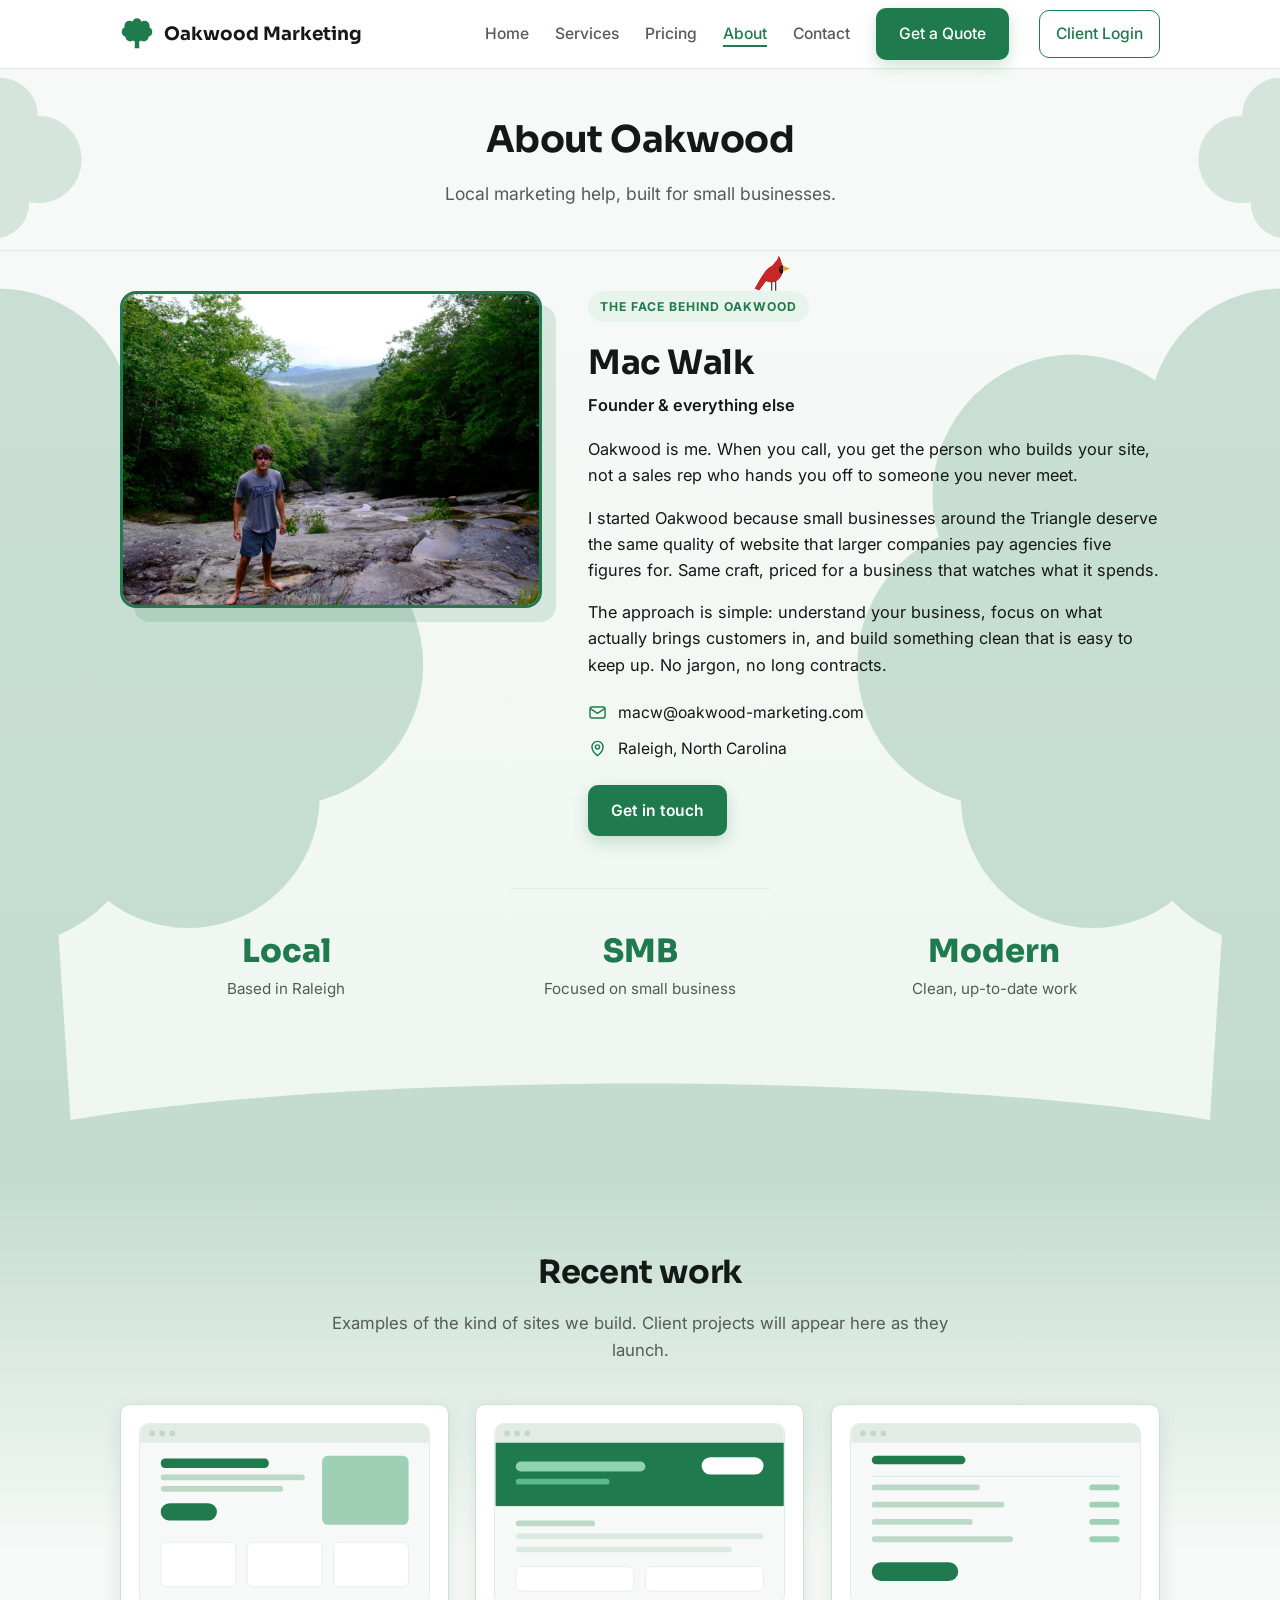
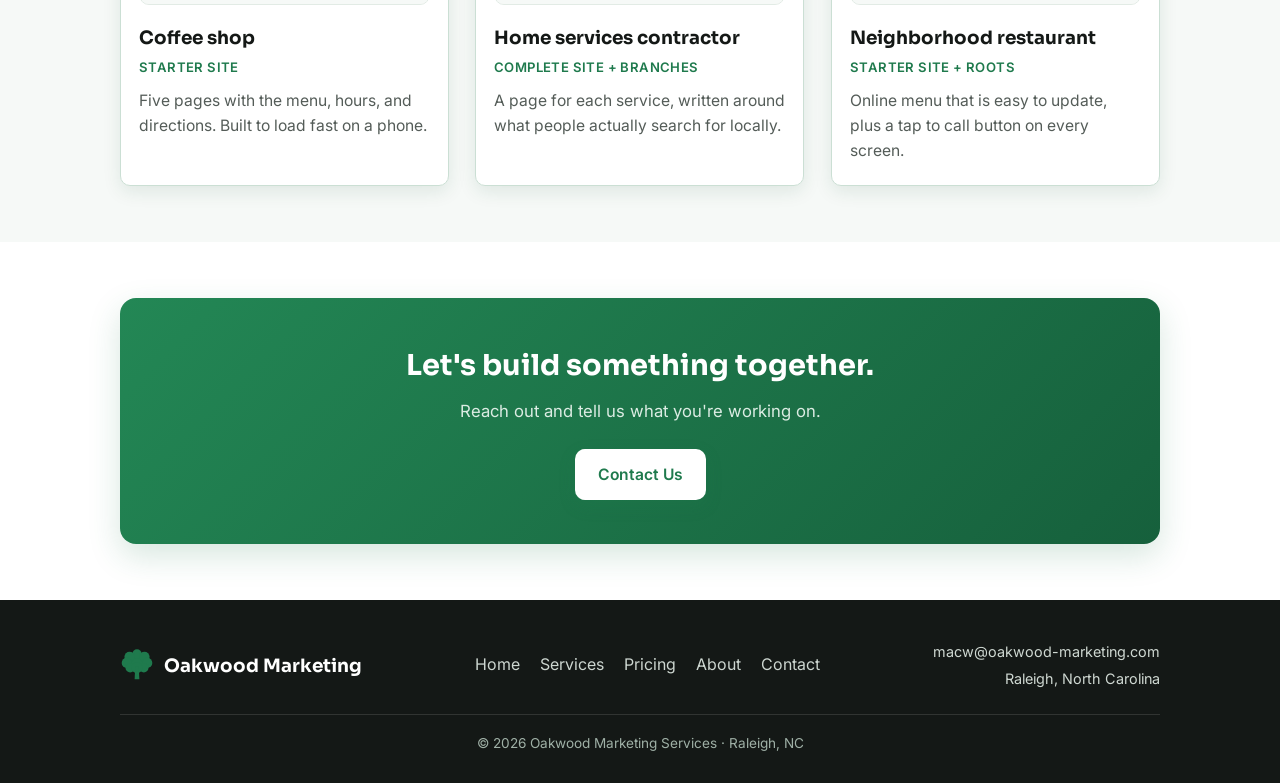
==== commit 3de24f8e: "Use the real email, drop the placeholder phone number Every address across the site and the portal i" ====
--- a/about.html
+++ b/about.html
@@ -163,11 +163,7 @@
         <ul class="founder-contact">
           <li>
             <svg viewBox="0 0 24 24" fill="none" stroke="currentColor" stroke-width="1.8" stroke-linecap="round" stroke-linejoin="round" aria-hidden="true"><rect x="2.5" y="5" width="19" height="14" rx="2.5"/><path d="m3 7 9 6 9-6"/></svg>
-            <a href="mailto:mac@oakwood-marketing.com">mac@oakwood-marketing.com</a>
-          </li>
-          <li>
-            <svg viewBox="0 0 24 24" fill="none" stroke="currentColor" stroke-width="1.8" stroke-linecap="round" stroke-linejoin="round" aria-hidden="true"><path d="M6 3h3l2 5-2.5 1.5a12 12 0 0 0 5 5L15 12l5 2v3a2 2 0 0 1-2.2 2A16.5 16.5 0 0 1 4 5.2 2 2 0 0 1 6 3Z"/></svg>
-            <a href="tel:+19195550000">(919) 555-0000</a>
+            <a href="mailto:macw@oakwood-marketing.com">macw@oakwood-marketing.com</a>
           </li>
           <li>
             <svg viewBox="0 0 24 24" fill="none" stroke="currentColor" stroke-width="1.8" stroke-linecap="round" stroke-linejoin="round" aria-hidden="true"><path d="M12 21s7-5.4 7-11a7 7 0 1 0-14 0c0 5.6 7 11 7 11Z"/><circle cx="12" cy="10" r="2.6"/></svg>
@@ -303,8 +299,7 @@
           <li><a href="contact.html">Contact</a></li>
         </ul>
         <ul class="footer-contact">
-          <li><a href="mailto:hello@oakwood-marketing.com">hello@oakwood-marketing.com</a></li>
-          <li><a href="tel:+19195550000">(919) 555-0000</a></li>
+          <li><a href="mailto:macw@oakwood-marketing.com">macw@oakwood-marketing.com</a></li>
           <li>Raleigh, North Carolina</li>
         </ul>
       </div>
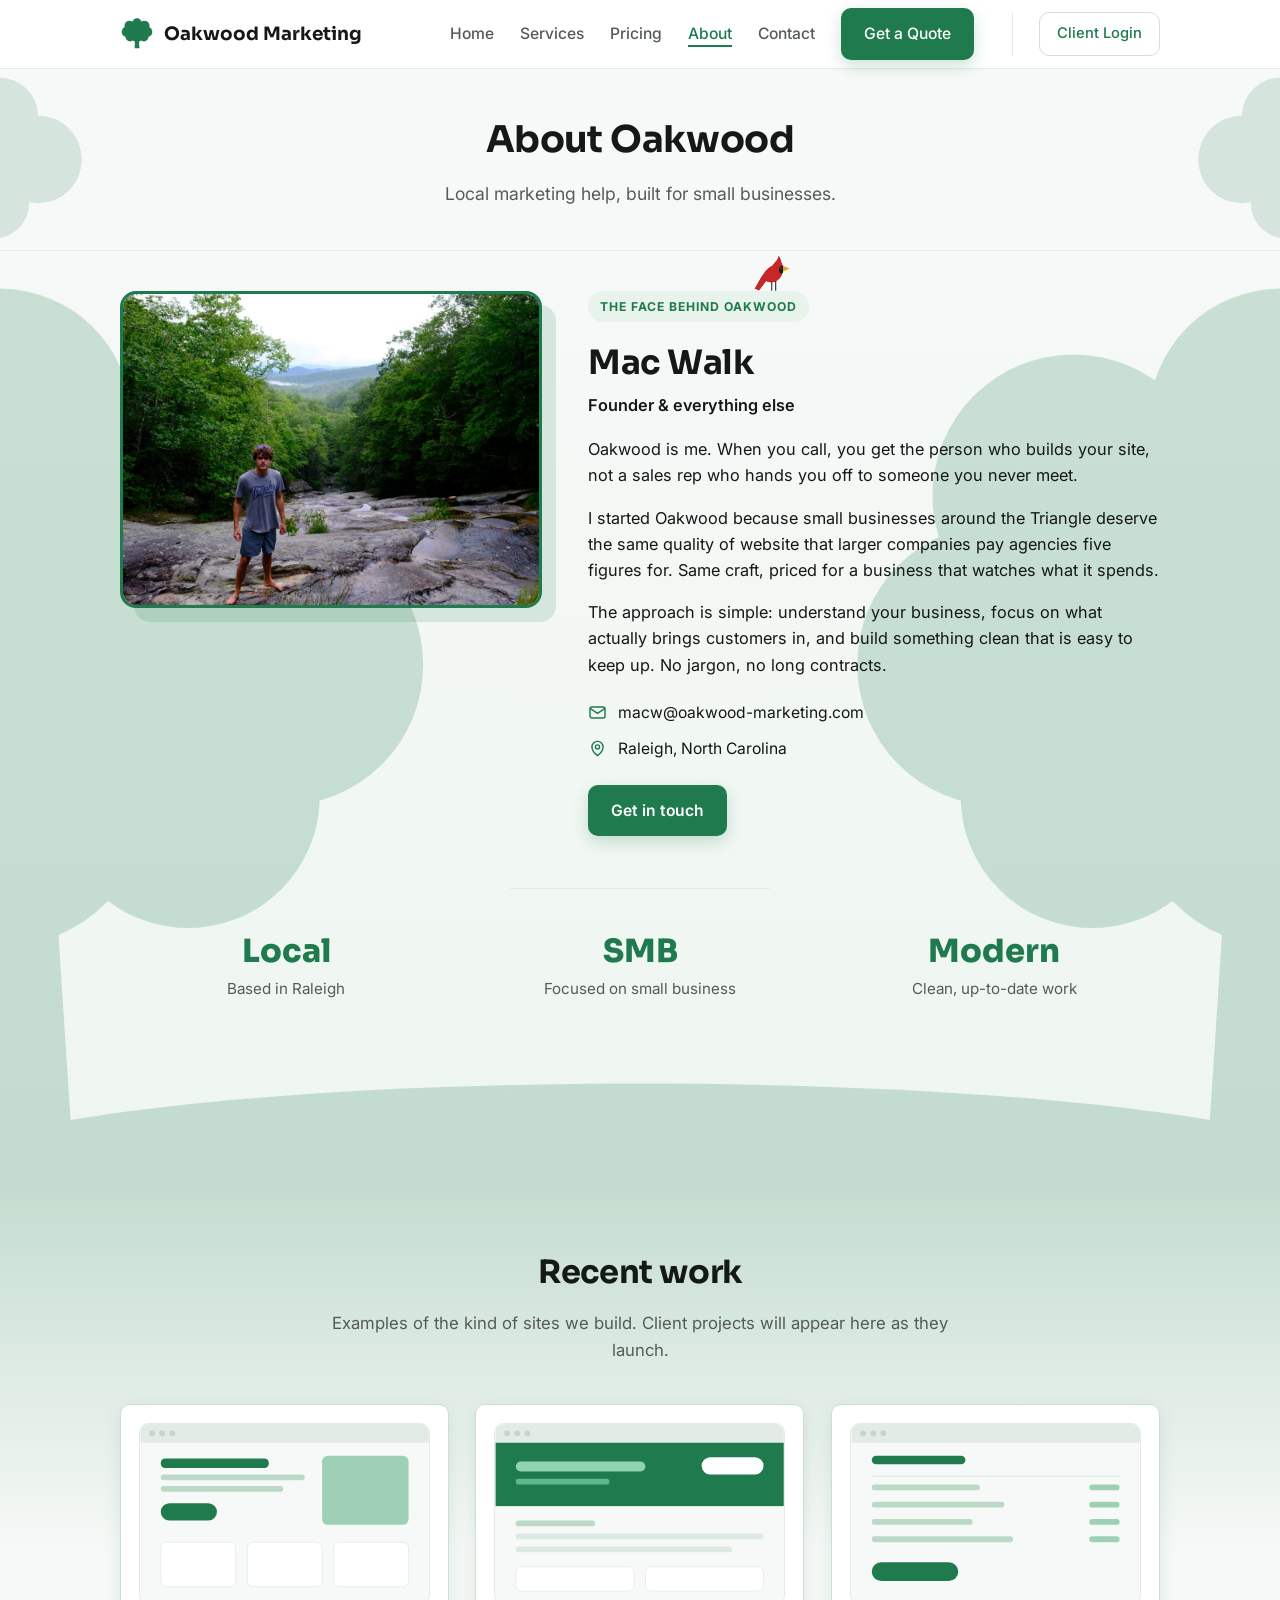
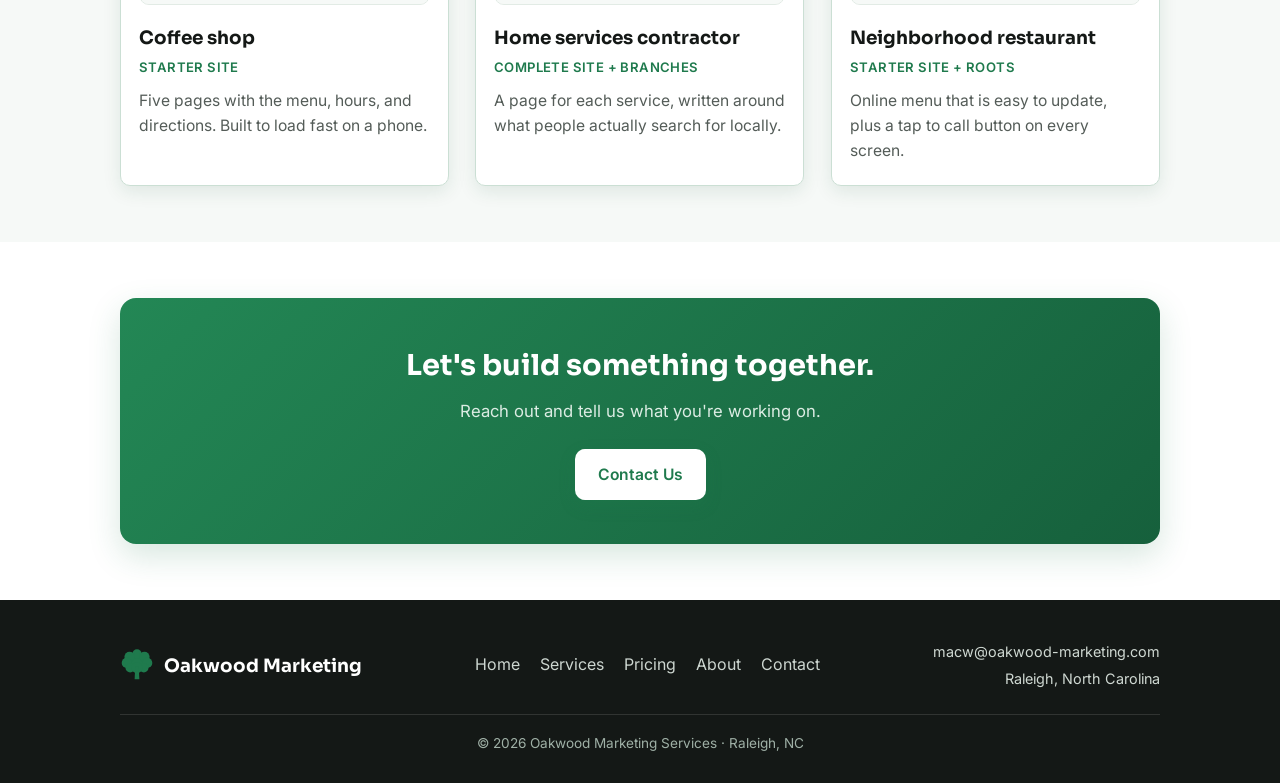
==== commit e3a35c94: "Set Client Login apart on the corner of the nav Widens the gap before it and puts a hairline in that" ====
--- a/about.html
+++ b/about.html
@@ -9,7 +9,17 @@
   <link rel="preconnect" href="https://fonts.googleapis.com">
   <link rel="preconnect" href="https://fonts.gstatic.com" crossorigin>
   <link href="https://fonts.googleapis.com/css2?family=Inter:wght@400;500;600&family=Sora:wght@600;700&display=swap" rel="stylesheet">
-  <link rel="stylesheet" href="css/styles.css?v=86">
+  <link rel="stylesheet" href="css/styles.css?v=89">
+
+  <!-- Google Analytics (gtag.js). Public pages only: the portal, login and
+       set-password pages are a signed-in area and are deliberately left out. -->
+  <script async src="https://www.googletagmanager.com/gtag/js?id=G-K1VFNR85L4"></script>
+  <script>
+    window.dataLayer = window.dataLayer || [];
+    function gtag(){dataLayer.push(arguments);}
+    gtag('js', new Date());
+    gtag('config', 'G-K1VFNR85L4');
+  </script>
 </head>
 <body>
 
@@ -28,7 +38,7 @@
         <li><a href="about.html" class="active">About</a></li>
         <li><a href="contact.html">Contact</a></li>
         <li><a href="contact.html" class="btn btn-primary">Get a Quote</a></li>
-        <li><a href="login.html" class="btn btn-outline nav-login">Client Login</a></li>
+        <li class="nav-login-item"><a href="login.html" class="btn btn-outline nav-login">Client Login</a></li>
       </ul>
     </div>
   </header>
--- a/css/styles.css
+++ b/css/styles.css
@@ -1146,9 +1146,13 @@
 .cta-band.bare p  { color: #3f4d46; }
 
 /* ---------- Contact ---------- */
+/* One column: the form is the whole page now that the details column is gone.
+   Narrower than the container so the fields keep a comfortable measure instead
+   of stretching the full width, and centred so it does not sit off to one side. */
 .contact-grid {
   display: grid;
-  grid-template-columns: 1fr 1fr;
+  grid-template-columns: 1fr;
+  max-width: 620px;
   gap: 40px;
   align-items: start;
 }
@@ -1197,6 +1201,16 @@
   justify-content: center;
 }
 .contact-info .info-item .icon svg { width: 19px; height: 19px; display: block; }
+/* Sits between the message box and the send button, so it reads as a thank you
+   for taking the time rather than a confirmation that anything has been sent.
+   The confirmation is .form-success, below the button, and only appears after. */
+.form-thanks {
+  font-family: var(--font-display);
+  font-weight: 600;
+  color: var(--green);
+  margin: 0 0 16px;
+}
+
 .form-note {
   font-size: 0.85rem;
   color: var(--muted);
@@ -1303,7 +1317,6 @@
   .promo-stamp { display: none; }
   .cards { grid-template-columns: 1fr; }
   .stats { grid-template-columns: 1fr; gap: 28px; }
-  .contact-grid { grid-template-columns: 1fr; }
   .hero h1 { font-size: 2.1rem; }
   .cta-band { padding: 32px 20px; }
 }
@@ -1413,11 +1426,30 @@
    .nav-links a sets the muted grey on every link and outranks .btn-outline, so
    the green has to be restated here. Slightly tighter than the quote button so
    the pair reads as one CTA and one quiet door, not two equal offers. */
+/* Client Login: the last thing on the bar, set apart from the sales links.
+   The list is right-aligned, so widening the gap before this one pushes
+   everything else left and leaves it alone out on the corner. A hairline in
+   that gap makes the separation deliberate rather than loose spacing, and
+   marks where the sales side of the nav ends and the client door begins. */
+@media (min-width: 821px) {
+  .nav-links .nav-login-item {
+    margin-left: 12px;
+    padding-left: 26px;
+    border-left: 1px solid var(--border);
+  }
+}
 .nav-links a.nav-login,
 .nav-links a.nav-login:hover {
   color: var(--green);
-  padding: 10px 16px;
-  margin-left: 4px;
+  padding: 9px 17px;
+  font-size: 0.92rem;
+  /* Softer edge than the quote button's solid fill, so the pair reads as one
+     call to action and one quiet door rather than two competing offers. */
+  border-color: #cfe0d6;
+}
+.nav-links a.nav-login:hover {
+  background: var(--green-light);
+  border-color: var(--green);
 }
 
 /* Primary button: lift + soft shadow so it reads as clickable */
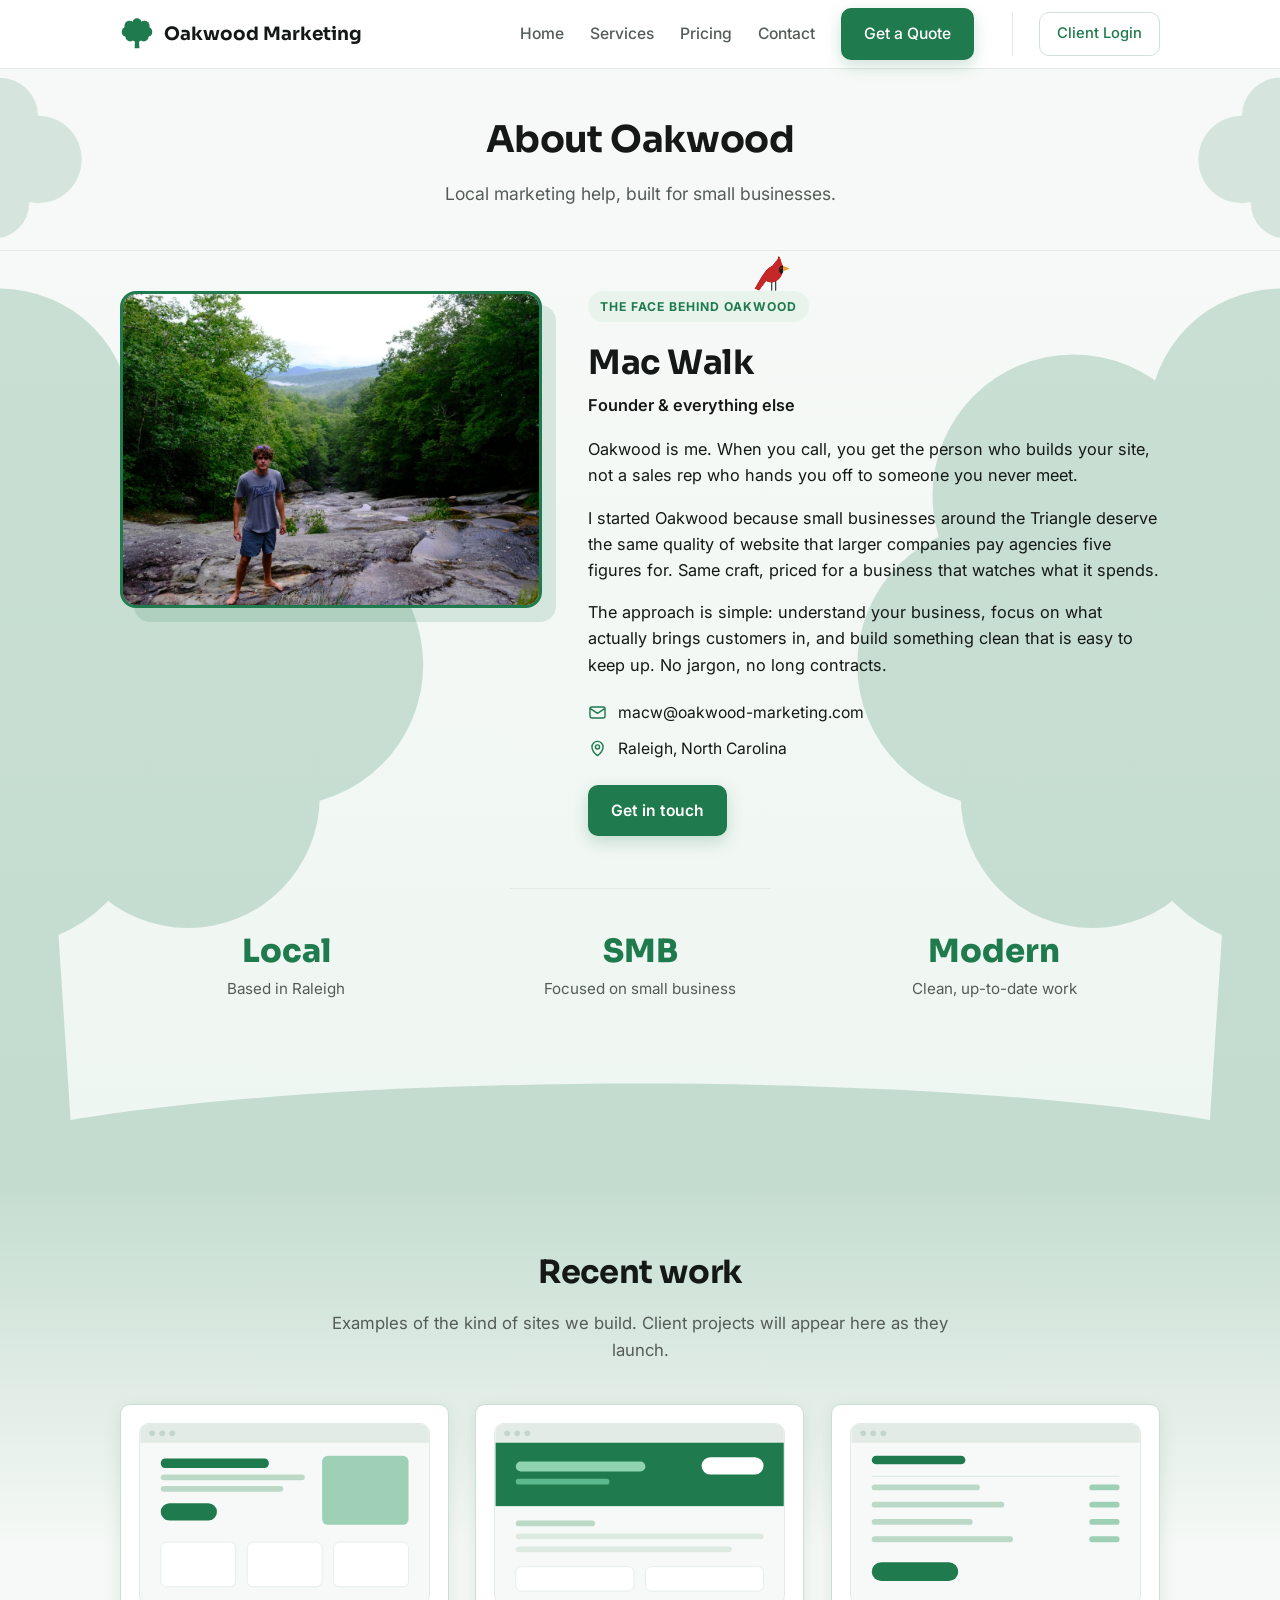
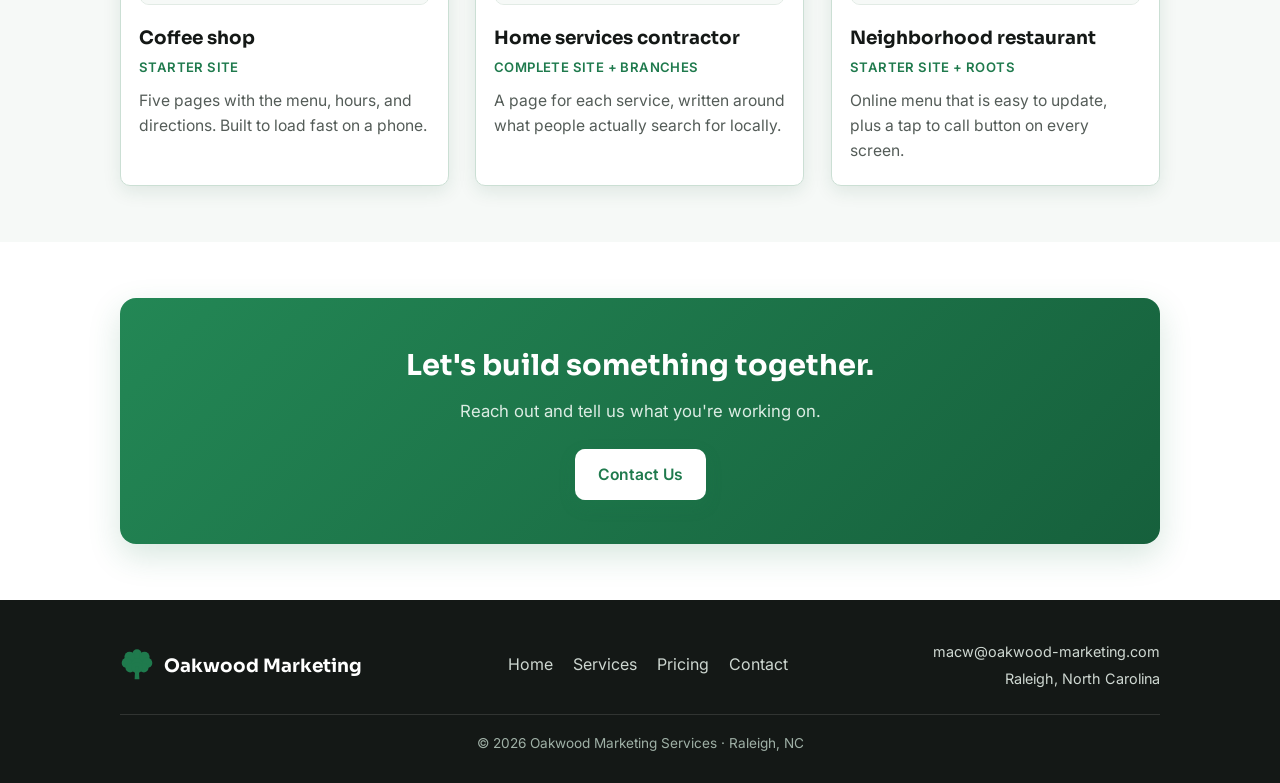
==== commit f8f23e4e: "Show the portal on the home page, blank the work cards, hide About Dashboard section: the video plac" ====
--- a/about.html
+++ b/about.html
@@ -9,7 +9,7 @@
   <link rel="preconnect" href="https://fonts.googleapis.com">
   <link rel="preconnect" href="https://fonts.gstatic.com" crossorigin>
   <link href="https://fonts.googleapis.com/css2?family=Inter:wght@400;500;600&family=Sora:wght@600;700&display=swap" rel="stylesheet">
-  <link rel="stylesheet" href="css/styles.css?v=89">
+  <link rel="stylesheet" href="css/styles.css?v=90">
 
   <!-- Google Analytics (gtag.js). Public pages only: the portal, login and
        set-password pages are a signed-in area and are deliberately left out. -->
@@ -35,7 +35,7 @@
         <li><a href="index.html">Home</a></li>
         <li><a href="services.html">Services</a></li>
         <li><a href="services.html#pricing">Pricing</a></li>
-        <li><a href="about.html" class="active">About</a></li>
+        <!-- Hidden for now, page still exists: <li><a href="about.html">About</a></li> -->
         <li><a href="contact.html">Contact</a></li>
         <li><a href="contact.html" class="btn btn-primary">Get a Quote</a></li>
         <li class="nav-login-item"><a href="login.html" class="btn btn-outline nav-login">Client Login</a></li>
@@ -305,7 +305,7 @@
           <li><a href="index.html">Home</a></li>
           <li><a href="services.html">Services</a></li>
           <li><a href="services.html#pricing">Pricing</a></li>
-          <li><a href="about.html">About</a></li>
+          <!-- Hidden for now, page still exists: <li><a href="about.html">About</a></li> -->
           <li><a href="contact.html">Contact</a></li>
         </ul>
         <ul class="footer-contact">
--- a/css/styles.css
+++ b/css/styles.css
@@ -27,6 +27,14 @@
 
 html { scroll-behavior: smooth; }
 
+/* Nothing may widen the page sideways. Half the artwork here is meant to hang
+   past the edges - the flanking trees, the leaf clusters, the cardinal's run-in
+   - and on a narrow screen that turns into a page you can swipe sideways by a
+   few pixels, which just reads as broken.
+   clip rather than hidden: hidden would make this a scroll container and break
+   the sticky header, clip only clips. */
+html, body { overflow-x: clip; }
+
 /* The header is sticky, so jumping to an anchor would park the target
    underneath it. Stop short by the header height plus a little breathing room. */
 [id] { scroll-margin-top: 96px; }
@@ -346,6 +354,7 @@
   background: rgba(255, 255, 255, 0.08);
   box-shadow: 0 14px 38px rgba(9, 46, 29, 0.28);
 }
+.promo-video > img,
 .promo-video > iframe,
 .promo-video > video {
   width: 100%;
@@ -787,6 +796,12 @@
   object-fit: cover;
   object-position: top center;
 }
+
+/* Blank while there is no real work to show. The frame keeps its 8:5 shape and
+   the grid keeps its rhythm, so dropping a screenshot and a title in later
+   changes nothing about the layout. The card's bottom padding matches the
+   frame's top margin, since there is no text under it to space away from. */
+.work-card-empty { padding-bottom: 18px; }
 
 /* Text shares the screenshot's 18px gutter so every edge inside the card
    lines up on one column. */
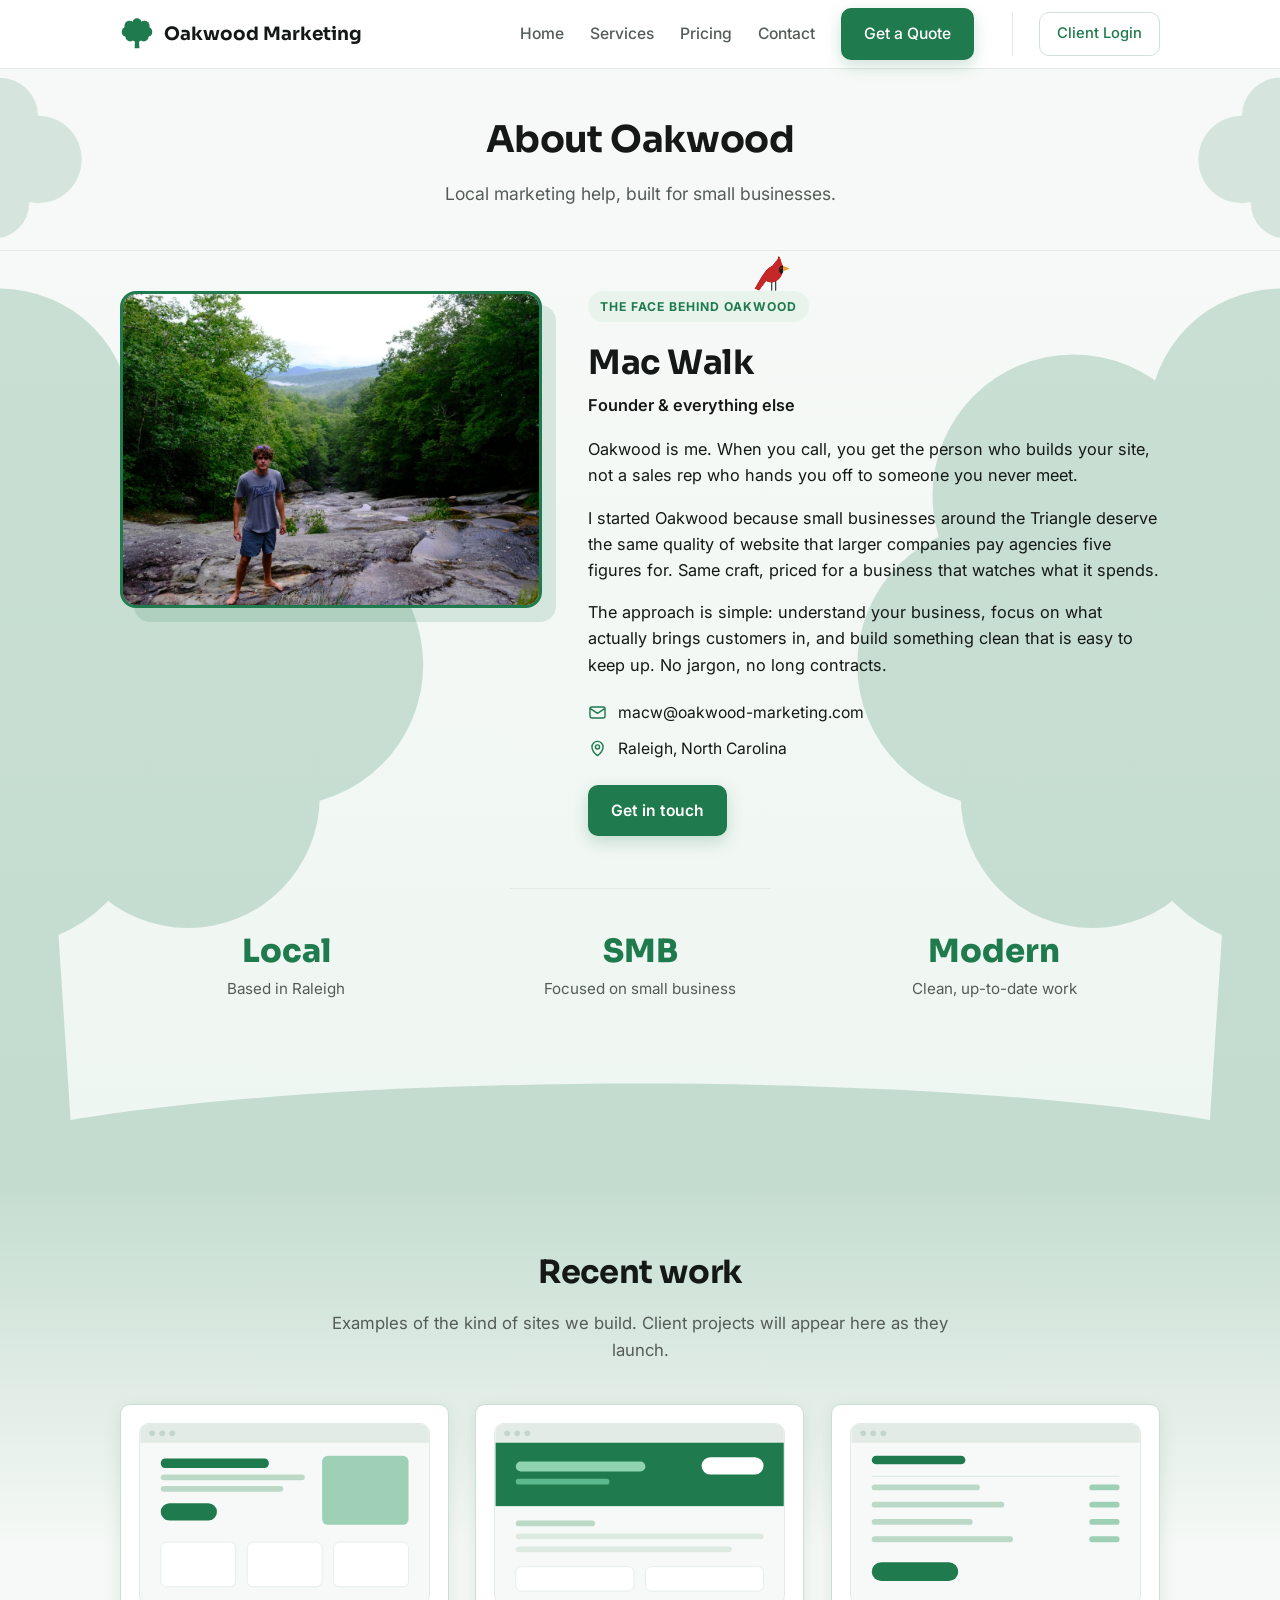
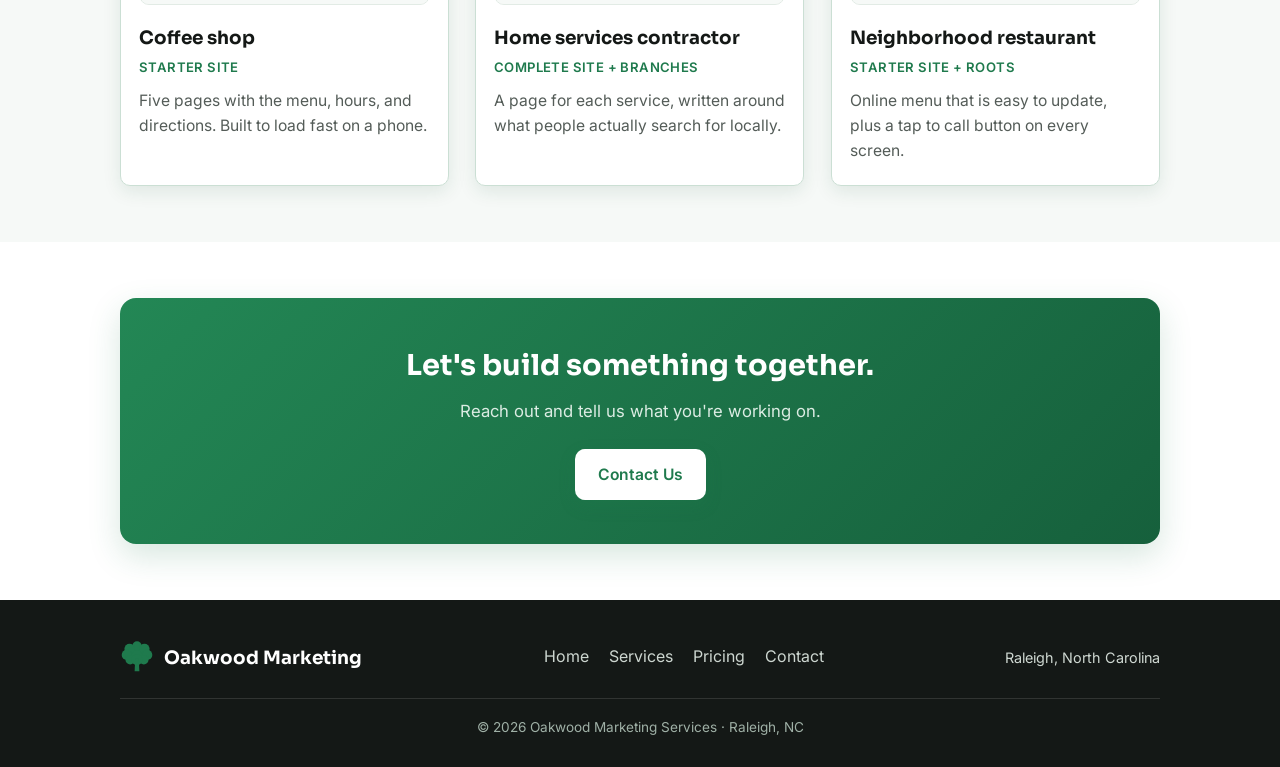
==== commit a0aa737f: "Take the email out of the footer Removed from all four public pages, leaving the location in the con" ====
--- a/about.html
+++ b/about.html
@@ -309,7 +309,6 @@
           <li><a href="contact.html">Contact</a></li>
         </ul>
         <ul class="footer-contact">
-          <li><a href="mailto:macw@oakwood-marketing.com">macw@oakwood-marketing.com</a></li>
           <li>Raleigh, North Carolina</li>
         </ul>
       </div>
